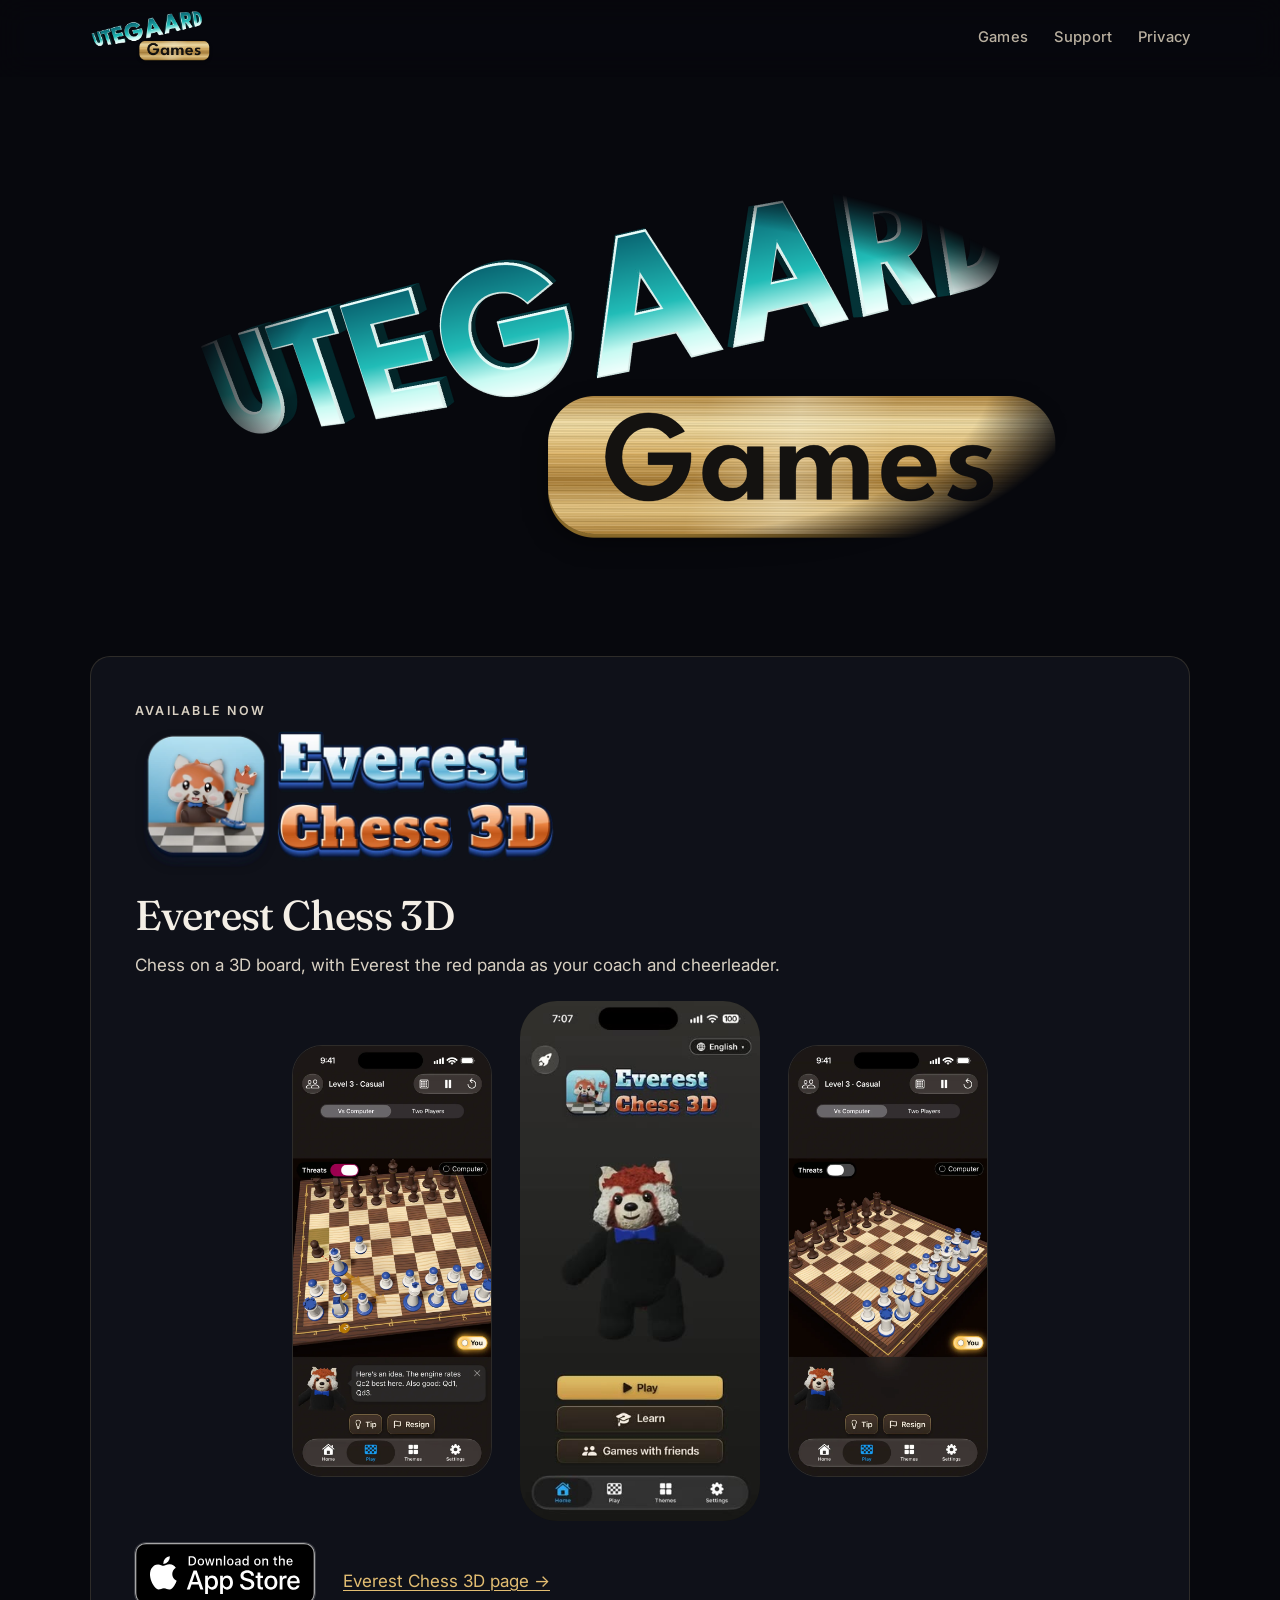
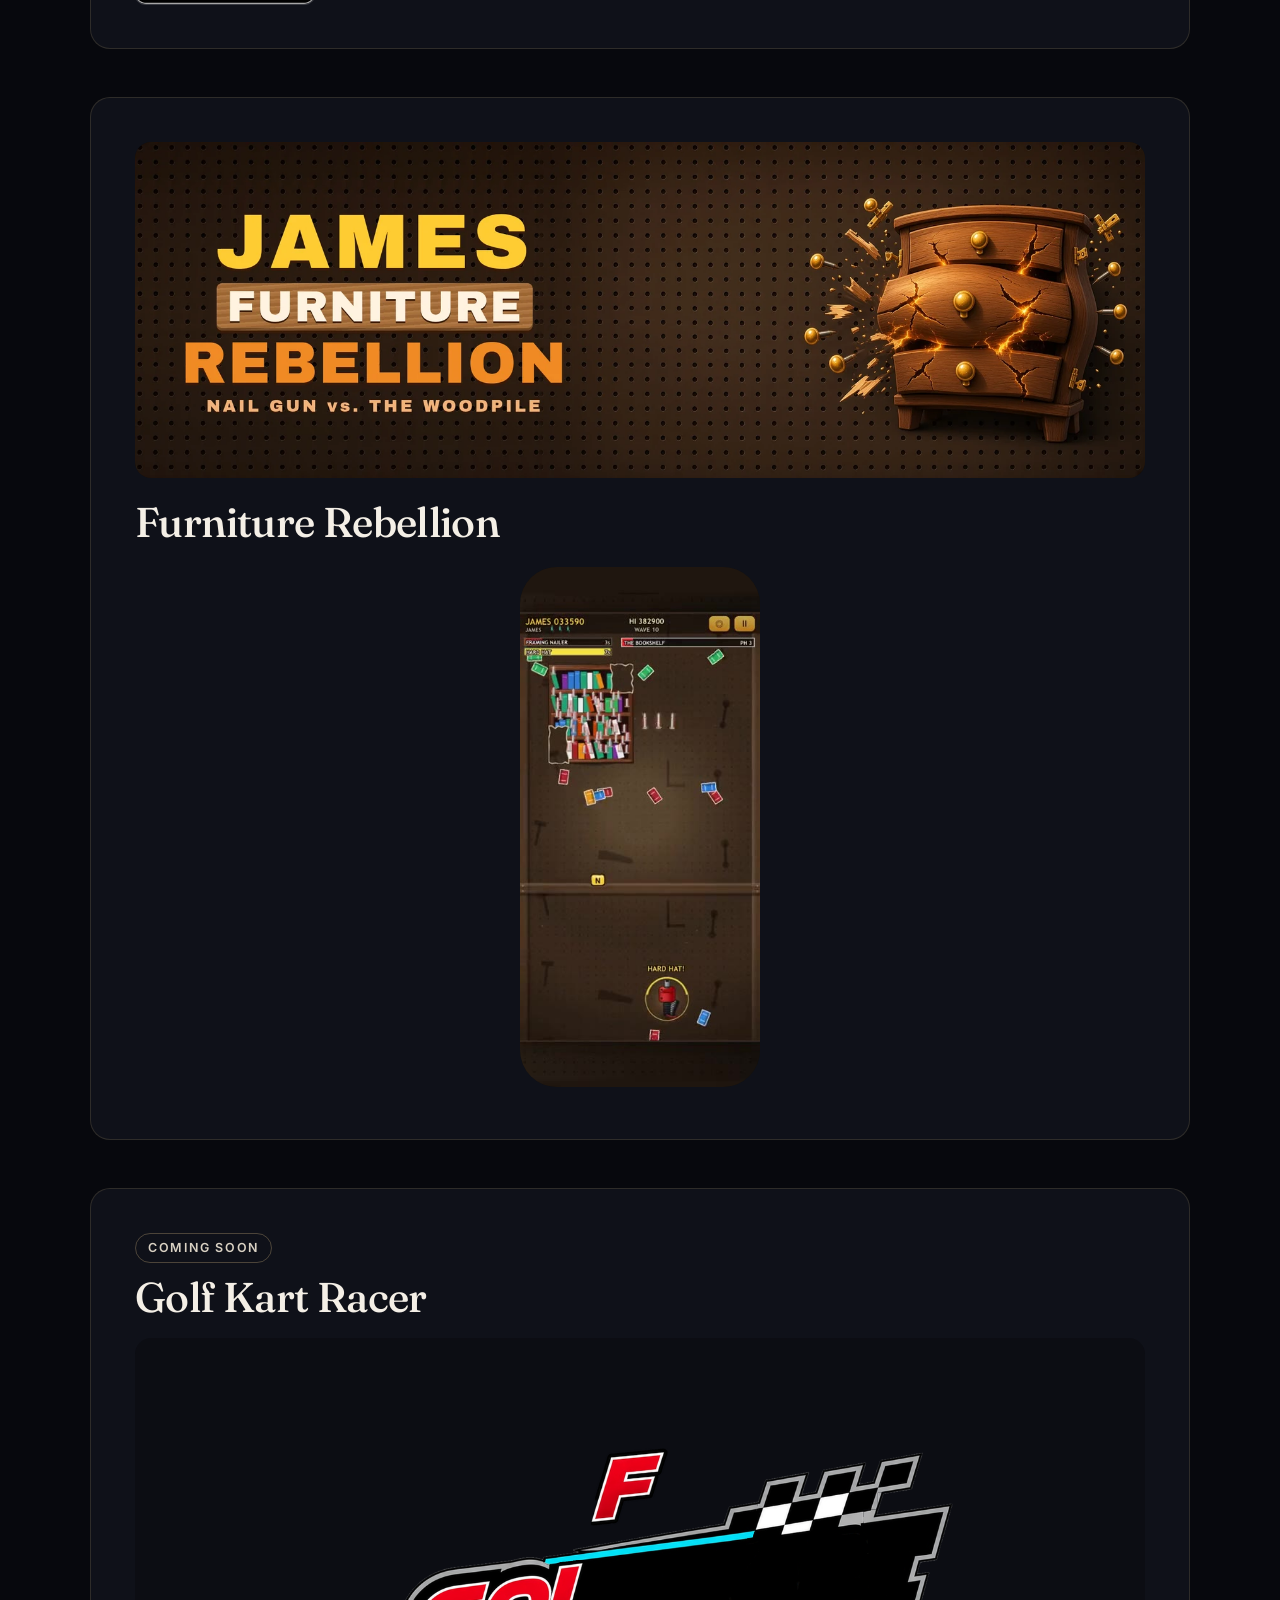
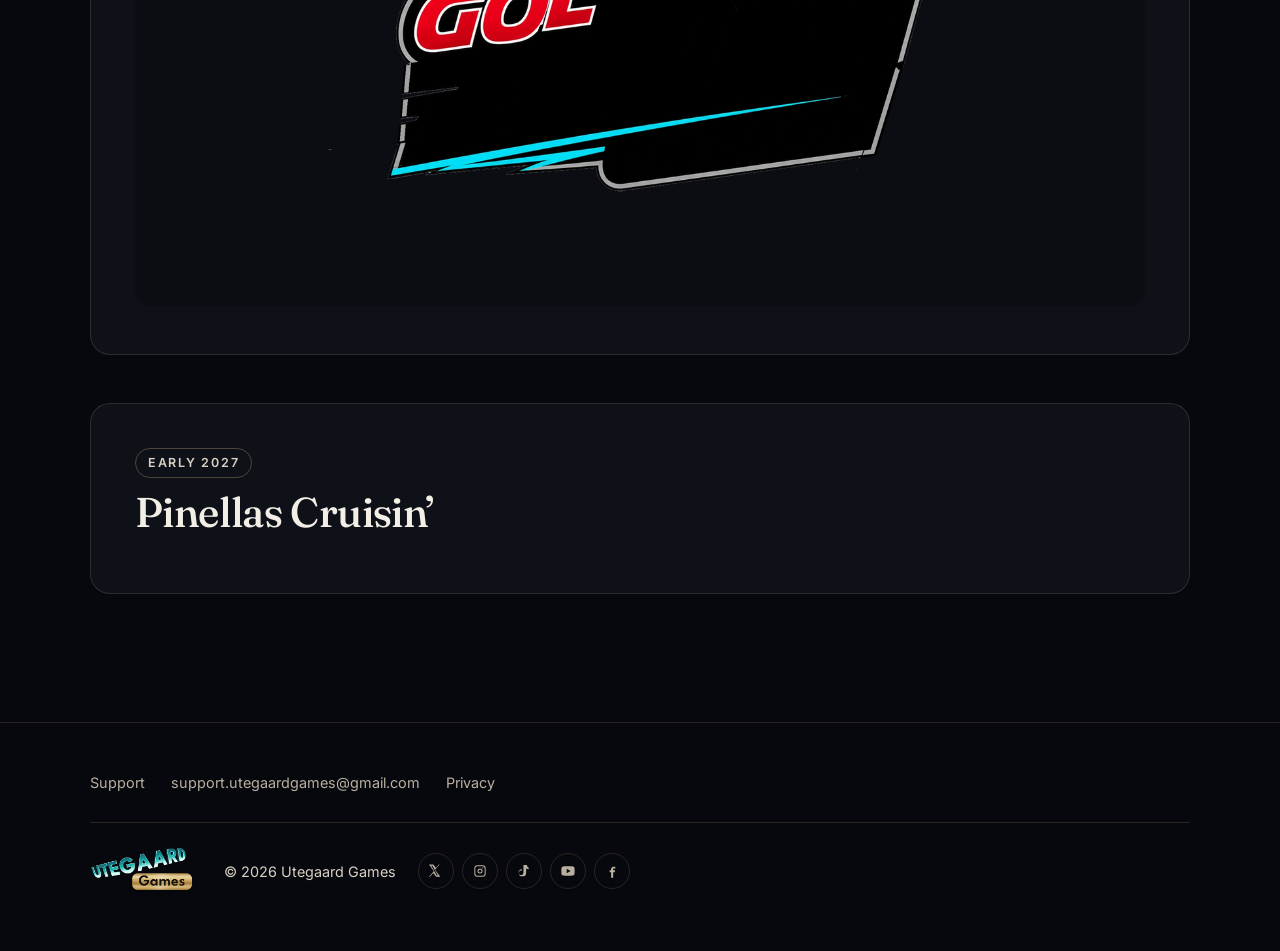
==== index.html @ 1165a012 "Merge staging/home-layout-footer" ====
<!doctype html>
<html lang="en">
<head>
<meta charset="utf-8">
<meta name="viewport" content="width=device-width, initial-scale=1, viewport-fit=cover">
<title>Utegaard Games</title>
<meta name="description" content="Games from Utegaard Games, including Everest Chess 3D for iPhone and iPad.">
<meta name="theme-color" content="#07080d">
<meta property="og:type" content="website">
<meta property="og:site_name" content="Utegaard Games">
<meta property="og:title" content="Utegaard Games">
<meta property="og:description" content="Games from Utegaard Games, including Everest Chess 3D for iPhone and iPad.">
<meta property="og:image" content="assets/images/og-image.jpg">
<meta property="og:image:width" content="1200">
<meta property="og:image:height" content="630">
<meta property="og:image:alt" content="Utegaard Games">
<meta name="twitter:card" content="summary_large_image">
<meta name="twitter:title" content="Utegaard Games">
<meta name="twitter:description" content="Games from Utegaard Games, including Everest Chess 3D for iPhone and iPad.">
<meta name="twitter:image" content="assets/images/og-image.jpg">
<link rel="icon" href="assets/icons/utegaard-favicon.ico" sizes="any">
<link rel="icon" type="image/png" sizes="32x32" href="assets/icons/utegaard-favicon-32.png">
<link rel="icon" type="image/png" sizes="192x192" href="assets/icons/utegaard-icon-192.png">
<link rel="apple-touch-icon" href="assets/icons/utegaard-apple-touch-icon.png">
<link rel="preload" href="assets/fonts/fraunces-var.woff2" as="font" type="font/woff2" crossorigin>
<link rel="preload" href="assets/fonts/inter-var.woff2" as="font" type="font/woff2" crossorigin>
<link rel="stylesheet" href="css/styles.css">
<script>document.documentElement.classList.add("js")</script>
</head>
<body>
<a class="skip" href="#main">Skip to content</a>

<header class="site-header" id="top">
  <div class="wrap header-inner">
    <a class="brand brand--logo" href="index.html">
      <picture>
        <source srcset="assets/logos/utegaard-games-logo-header.webp" type="image/webp">
        <img src="assets/logos/utegaard-games-logo-header.png" width="400" height="181" alt="Utegaard Games">
      </picture>
    </a>
    <nav class="nav" aria-label="Primary">
      <a href="#games">Games</a>
      <a href="support.html">Support</a>
      <a href="privacy.html">Privacy</a>
    </nav>
  </div>
</header>

<main id="main">

  <section class="studio-hero" aria-label="Utegaard Games">
    <div class="wrap">
      <video class="studio-hero-logo" src="assets/animations/utegaard_intro_D.mp4" autoplay muted playsinline preload="auto" poster="assets/logos/utegaard-games-logo.png" aria-label="Utegaard Games">
        <picture class="studio-hero-logo">
          <source srcset="assets/logos/utegaard-games-logo.webp" type="image/webp">
          <img src="assets/logos/utegaard-games-logo.png" width="1800" height="814" alt="Utegaard Games">
        </picture>
      </video>
    </div>
  </section>

  <section class="games" id="games" aria-label="Games">
    <div class="wrap">

      <article class="game game--everest reveal" id="everest-chess-3d" aria-labelledby="everest-title">
        <p class="kicker game-kicker">Available now</p>
        <div class="game-logo">
          <picture>
            <source srcset="assets/logos/everest-chess-3d-logo.webp" type="image/webp">
            <img src="assets/logos/everest-chess-3d-logo.png" width="864" height="300" alt="Everest Chess 3D">
          </picture>
        </div>
        <h2 id="everest-title">Everest Chess 3D</h2>
        <p>Chess on a 3D board, with Everest the red panda as your coach and cheerleader.</p>
        <div class="game-media">
          <picture class="game-shot">
            <source srcset="assets/images/screens/iphone-01-tip-3d-board.webp" type="image/webp">
            <img src="assets/images/screens/iphone-01-tip-3d-board.jpg" width="720" height="1564" alt="Everest Chess 3D: a 3D chess board with a coaching tip from Everest" loading="lazy">
          </picture>
          <video class="game-preview" autoplay muted loop playsinline preload="metadata" poster="assets/animations/everest-app-preview-poster.jpg" width="332" height="720" aria-label="Everest Chess 3D gameplay preview">
            <source src="assets/animations/everest-app-preview.mp4" type="video/mp4">
            <picture>
              <source srcset="assets/images/screens/iphone-02-home.webp" type="image/webp">
              <img src="assets/images/screens/iphone-02-home.jpg" width="720" height="1564" alt="Home screen with Everest the red panda and Play, Learn, and Games with friends buttons" loading="lazy">
            </picture>
          </video>
          <picture class="game-shot">
            <source srcset="assets/images/screens/iphone-06-wood-board.webp" type="image/webp">
            <img src="assets/images/screens/iphone-06-wood-board.jpg" width="720" height="1564" alt="Everest Chess 3D: the wooden board theme" loading="lazy">
          </picture>
        </div>
        <div class="game-cta">
          <a class="badge-link" href="https://apps.apple.com/us/app/everest-chess-3d/id6826328092" rel="noopener">
            <img src="assets/images/app-store-badge-black-us.svg" width="180" height="60" alt="Download on the App Store">
          </a>
          <p class="game-more"><a href="everest-chess-3d.html">Everest Chess 3D page&nbsp;&rarr;</a></p>
        </div>
      </article>

      <article class="game game--furniture reveal" id="furniture-rebellion" aria-labelledby="furniture-title">
        <div class="game-art">
          <picture>
            <source srcset="assets/images/furniture-rebellion-header.webp" type="image/webp">
            <img src="assets/images/furniture-rebellion-header.jpg" width="1600" height="533" alt="Furniture Rebellion: a cracked wooden dresser bursting apart, with the words James Furniture Rebellion, nail gun vs. the woodpile" loading="lazy">
          </picture>
        </div>
        <h2 id="furniture-title">Furniture Rebellion</h2>
        <div class="game-media">
          <!-- JFR logo goes here, beside the video, once a logo file exists in assets/logos/ (none in the repo as of Nov 13, 2026). -->
          <video class="game-preview" autoplay muted loop playsinline preload="metadata" poster="assets/animations/jfr-app-preview-poster.jpg" width="332" height="720" aria-label="James Furniture Rebellion gameplay preview">
            <source src="assets/animations/jfr-app-preview.mp4" type="video/mp4">
          </video>
        </div>
        <!-- TODO: add the Furniture Rebellion store or play link here once it ships -->
      </article>

      <article class="game game--bluffs game--text reveal" id="golf-kart-racer" aria-labelledby="golf-title">
        <p class="game-status">Coming soon</p>
        <h2 id="golf-title">Golf Kart Racer</h2>
        <div class="gkart-intro-frame">
          <canvas class="gkart-intro" id="gkartIntro" role="img" aria-label="Golf Kart Racing animated logo"></canvas>
        </div>
        <!-- The Bluffs logo layer ships inside assets/animations/gkart-intro/ (copied from golf-kart-racer t3-finish public/gkart-intro). -->
      </article>

      <article class="game game--pinellas game--text reveal" id="pinellas-cruisin" aria-labelledby="pinellas-title">
        <p class="game-status">Early 2027</p>
        <h2 id="pinellas-title">Pinellas Cruisin&rsquo;</h2>
      </article>

    </div>
  </section>

</main>

<footer class="site-footer">
  <div class="wrap footer-inner">
    <nav class="footer-nav" aria-label="Footer">
      <a href="support.html">Support</a>
      <a href="mailto:support.utegaardgames@gmail.com">support.utegaardgames@gmail.com</a>
      <a href="privacy.html">Privacy</a>
    </nav>
    <div class="footer-legal">
      <a class="footer-logo" href="index.html">
      <picture>
        <source srcset="assets/logos/utegaard-games-logo-header.webp" type="image/webp">
        <img src="assets/logos/utegaard-games-logo-header.png" width="400" height="181" alt="Utegaard Games">
      </picture>
      </a>
      <div class="footer-legal-text">
        <p class="legal-line">&copy; 2026 Utegaard Games</p>
        <nav class="social" aria-label="Utegaard Games on social media">
          <!-- TODO: replace href="#" with the official Utegaard Games X URL once the brand page exists. Do not use a personal handle. -->
          <a href="#" aria-label="Utegaard Games on X"><svg viewBox="0 0 24 24" aria-hidden="true"><path fill="currentColor" d="M14.23 2.25h3.09l-6.76 7.72 7.95 10.78h-6.23l-4.41-5.82-5.05 5.82H1.5l7.22-8.27-7.22-10.23h6.39l3.98 5.26 4.36-5.26zm-1.09 16.36h1.71L6.62 3.99H4.79l8.35 14.62z"/></svg></a>
          <!-- TODO: replace href="#" with the official Utegaard Games Instagram URL once the brand page exists. Do not use a personal handle. -->
          <a href="#" aria-label="Utegaard Games on Instagram"><svg viewBox="0 0 24 24" aria-hidden="true"><path fill="currentColor" d="M8 3.5h8A4.5 4.5 0 0 1 20.5 8v8A4.5 4.5 0 0 1 16 20.5H8A4.5 4.5 0 0 1 3.5 16V8A4.5 4.5 0 0 1 8 3.5zm0 1.5A3 3 0 0 0 5 8v8a3 3 0 0 0 3 3h8a3 3 0 0 0 3-3V8a3 3 0 0 0-3-3H8zm8.25 1.35a.9.9 0 1 1 0 1.8.9.9 0 0 1 0-1.8zM12 8.25A3.75 3.75 0 1 1 12 15.75 3.75 3.75 0 0 1 12 8.25zm0 1.5a2.25 2.25 0 1 0 0 4.5 2.25 2.25 0 0 0 0-4.5z"/></svg></a>
          <!-- TODO: replace href="#" with the official Utegaard Games TikTok URL once the brand page exists. Do not use a personal handle. -->
          <a href="#" aria-label="Utegaard Games on TikTok"><svg viewBox="0 0 24 24" aria-hidden="true"><path fill="currentColor" d="M14.2 3h2.05c.2 1.74 1.2 3.28 2.85 4.05V9.3a7.1 7.1 0 0 1-3.9-1.16v6.31A5.55 5.55 0 1 1 8.5 9.05v2.18a3.42 3.42 0 1 0 2.68 3.34V3h3.02z"/></svg></a>
          <!-- TODO: replace href="#" with the official Utegaard Games YouTube URL once the brand page exists. Do not use a personal handle. -->
          <a href="#" aria-label="Utegaard Games on YouTube"><svg viewBox="0 0 24 24" aria-hidden="true"><path fill="currentColor" d="M21.6 7.2a2.7 2.7 0 0 0-1.9-1.9C18.1 5 12 5 12 5s-6.1 0-7.7.3a2.7 2.7 0 0 0-1.9 1.9C2 8.8 2 12 2 12s0 3.2.3 4.8a2.7 2.7 0 0 0 1.9 1.9C5.9 19 12 19 12 19s6.1 0 7.7-.3a2.7 2.7 0 0 0 1.9-1.9C22 15.2 22 12 22 12s0-3.2-.4-4.8zM10 15.5v-7l6 3.5-6 3.5z"/></svg></a>
          <!-- TODO: replace href="#" with the official Utegaard Games Facebook URL once the brand page exists. Do not use a personal handle. -->
          <a href="#" aria-label="Utegaard Games on Facebook"><svg viewBox="0 0 24 24" aria-hidden="true"><path fill="currentColor" d="M14.8 8.25h2.2V5.5h-2.2c-2.5 0-4.3 1.6-4.3 4.2V11H8.5v2.8h2.2V22h3.05v-8.2h2.45l.45-2.8h-2.9V9.85c0-.85.25-1.6 1.05-1.6z"/></svg></a>
        </nav>
      </div>
    </div>
  </div>
</footer>

<script src="js/main.js" defer></script>
<script type="module">
/* Golf Kart Racer tile: the game's own start-screen intro (GKartIntro from golf-kart-racer t3-finish public/gkart-intro).
   Plays once, muted, when the tile scrolls into view, then holds on its final frame. Reduced motion shows the final frame. */
import GKartIntro from "./assets/animations/gkart-intro/player/intro.js";
const cv = document.getElementById("gkartIntro");
if (cv) {
  const intro = new GKartIntro({ canvas: cv, basePath: "assets/animations/gkart-intro/", idleLoop: false });
  intro.load().then(() => {
    if (window.matchMedia("(prefers-reduced-motion: reduce)").matches) { intro.seek(intro.duration); return; }
    const io = new IntersectionObserver((es) => { if (es.some((e) => e.isIntersecting)) { io.disconnect(); intro.play(); } }, { threshold: 0.4 });
    io.observe(cv);
  }).catch(() => { cv.closest(".gkart-intro-frame").hidden = true; });
}
</script>
</body>
</html>
---- css/styles.css ----
/* Utegaard Games marketing site */
@font-face{font-family:"Fraunces";src:url("../assets/fonts/fraunces-var.woff2") format("woff2");font-weight:300 700;font-style:normal;font-display:swap}
@font-face{font-family:"Fraunces";src:url("../assets/fonts/fraunces-italic-var.woff2") format("woff2");font-weight:300 700;font-style:italic;font-display:swap}
@font-face{font-family:"Inter";src:url("../assets/fonts/inter-var.woff2") format("woff2");font-weight:100 900;font-style:normal;font-display:swap}

:root{
  --bg:#07080d;
  --bg-2:#0c0d13;
  --surface:#0f1119;
  --surface-2:#131620;
  --line:rgba(232,201,140,.14);
  --line-strong:rgba(232,201,140,.28);
  --text:#f4efe6;
  --muted:#b9b0a0;
  --gold:#e2bd72;
  --gold-2:#c99a4a;
  --gold-soft:rgba(226,189,114,.12);
  --radius:20px;
  --wrap:1180px;
  --serif:"Fraunces",ui-serif,Georgia,"Times New Roman",serif;
  --sans:"Inter",-apple-system,BlinkMacSystemFont,"Segoe UI",Roboto,Helvetica,Arial,sans-serif;
  color-scheme:dark;
}
*,*::before,*::after{box-sizing:border-box}
html{scroll-behavior:smooth;-webkit-text-size-adjust:100%}
body{margin:0;background:var(--bg);color:var(--text);font-family:var(--sans);font-size:17px;line-height:1.6;-webkit-font-smoothing:antialiased;text-rendering:optimizeLegibility;overflow-x:hidden}
img{display:block;max-width:100%;height:auto}
a{color:var(--gold);text-decoration-thickness:1px;text-underline-offset:3px}
a:hover{color:#f1d08f}
:focus-visible{outline:2px solid var(--gold);outline-offset:3px;border-radius:6px}
h1,h2,h3{font-family:var(--serif);font-weight:500;line-height:1.08;letter-spacing:-.015em;margin:0}
p{margin:0 0 1em}
.wrap{max-width:var(--wrap);margin:0 auto;padding:0 clamp(20px,4vw,40px)}
.muted{color:var(--muted)}
.skip{position:absolute;left:-999px;top:12px;z-index:100;background:var(--gold);color:#111;padding:8px 14px;border-radius:8px;font-weight:600}
.skip:focus{left:12px}

/* iOS-style icon clipping */
.app-icon{border-radius:22.37%;box-shadow:0 0 0 1px rgba(255,255,255,.08) inset;object-fit:cover;background:#7fb8dc}
.app-icon--xs{width:36px;height:36px;border-radius:9px}
.app-icon--lg{width:104px;height:104px;box-shadow:0 18px 40px -12px rgba(0,0,0,.7),0 0 0 1px rgba(255,255,255,.06)}
.app-icon--xl{width:140px;height:140px;box-shadow:0 30px 60px -20px rgba(0,0,0,.8),0 0 0 1px rgba(255,255,255,.06)}

/* Header */
.site-header{position:sticky;top:0;z-index:50;background:rgba(7,8,13,.72);backdrop-filter:saturate(140%) blur(14px);-webkit-backdrop-filter:saturate(140%) blur(14px);border-bottom:1px solid transparent;transition:border-color .3s,background .3s}
.site-header.scrolled{border-bottom-color:var(--line);background:rgba(7,8,13,.9)}
.header-inner{display:flex;align-items:center;gap:28px;height:68px}
.brand{display:flex;align-items:center;gap:12px;color:var(--text);text-decoration:none;font-family:var(--serif);font-size:1.12rem;font-weight:500;letter-spacing:-.01em}
.brand:hover{color:var(--text)}
.nav{display:flex;gap:26px;margin-left:auto}
.nav a{color:var(--muted);text-decoration:none;font-size:.92rem;font-weight:500;letter-spacing:.01em}
.nav a:hover{color:var(--text)}
.header-cta{display:inline-flex;align-items:center;height:38px;padding:0 16px;border-radius:999px;border:1px solid var(--line-strong);color:var(--gold);text-decoration:none;font-size:.88rem;font-weight:600;white-space:nowrap;transition:background .2s,border-color .2s}
.header-cta:hover{background:var(--gold-soft);border-color:var(--gold);color:#f1d08f}

/* Hero */
.hero{position:relative;overflow:hidden;padding:clamp(48px,8vw,104px) 0 clamp(64px,8vw,120px);isolation:isolate}
.hero::before{content:"";position:absolute;inset:-20% -10% auto;height:120%;z-index:-2;background:radial-gradient(60% 55% at 72% 38%,rgba(226,189,114,.16),transparent 70%),radial-gradient(45% 50% at 12% 10%,rgba(127,184,220,.08),transparent 70%)}
.hero-board{position:absolute;right:-6%;top:6%;width:min(760px,70vw);aspect-ratio:1;z-index:-1;opacity:.5;
  background-image:conic-gradient(rgba(226,189,114,.07) 25%,transparent 0 50%,rgba(226,189,114,.07) 0 75%,transparent 0);background-size:25% 25%;
  transform:perspective(900px) rotateX(58deg) rotateZ(-30deg);
  -webkit-mask-image:radial-gradient(closest-side,#000 30%,transparent);mask-image:radial-gradient(closest-side,#000 30%,transparent)}
.hero-grid{display:grid;grid-template-columns:1.05fr .95fr;gap:clamp(32px,5vw,72px);align-items:center}
.hero-id{display:flex;align-items:center;gap:18px;margin-bottom:28px}
.eyebrow,.kicker{font-size:.78rem;font-weight:600;letter-spacing:.18em;text-transform:uppercase;color:var(--gold);margin:0}
.hero h1{font-size:clamp(3rem,7.4vw,5.6rem);font-weight:500;letter-spacing:-.03em;font-variation-settings:"opsz" 144}
.tagline{font-family:var(--serif);font-style:italic;font-weight:400;font-size:clamp(1.3rem,2.4vw,1.75rem);color:var(--gold);margin:.5em 0 .9em;letter-spacing:-.005em}
.lede{font-size:clamp(1.05rem,1.5vw,1.2rem);color:#d9d1c3;max-width:31em;margin-bottom:2em}
.cta-row{display:flex;flex-wrap:wrap;align-items:center;gap:20px 28px}
.badge-link{display:inline-block;border-radius:12px;transition:transform .2s ease,filter .2s ease}
.badge-link img{width:180px;height:auto}
.badge-link:hover{transform:translateY(-2px);filter:brightness(1.15)}
.badge-link img{box-shadow:0 0 0 1px rgba(255,255,255,.18);border-radius:11px}
.price{display:flex;flex-direction:column;line-height:1.25}
.price-amount{font-family:var(--serif);font-size:1.9rem;font-weight:500;color:var(--text)}
.price-note{font-size:.86rem;color:var(--muted)}
.hero-rating{margin:26px 0 0;font-size:.92rem;color:#d9d1c3}
.stars{color:var(--gold);letter-spacing:.12em;margin-right:6px}

/* Phone frame */
.phone{position:relative;margin:0;padding:9px;border-radius:52px;background:linear-gradient(155deg,#3a352e,#16140f 40%,#2a2620);box-shadow:0 0 0 1px rgba(226,189,114,.22),0 40px 80px -30px rgba(0,0,0,.9),0 0 0 9px rgba(0,0,0,0) inset}
.phone img{border-radius:43px;width:100%;aspect-ratio:720/1564;object-fit:cover;background:#111}
.hero-visual{position:relative;height:clamp(520px,52vw,660px)}
.hero-visual .phone{position:absolute;width:clamp(220px,22vw,290px)}
.phone--front{right:4%;top:0;z-index:2;animation:float 9s ease-in-out infinite}
.phone--back{left:2%;top:11%;transform:rotate(-6deg);opacity:.92;filter:saturate(.9) brightness(.85)}
@keyframes float{0%,100%{transform:translateY(0)}50%{transform:translateY(-10px)}}

/* Sections */
.section{padding:clamp(72px,10vw,128px) 0}
.section-head{margin-bottom:clamp(36px,5vw,56px);position:relative}
.section-head h2,.about h2,.support h2{font-size:clamp(2.1rem,4.4vw,3.3rem);margin-top:14px}
.about{background:linear-gradient(180deg,var(--bg),var(--bg-2));border-top:1px solid var(--line)}
.about-grid{display:grid;grid-template-columns:.9fr 1.1fr;gap:clamp(32px,6vw,80px);align-items:center}
.about-logo{padding:clamp(20px,3vw,36px);border-radius:28px;background:radial-gradient(80% 80% at 50% 40%,rgba(127,184,220,.14),transparent 70%)}
.about-copy p{color:#d9d1c3;font-size:1.08rem}
.about-copy h2{margin-bottom:22px}
.about-buy{margin-top:1.4em}
.about-buy strong{color:var(--text)}
.stats{display:grid;grid-template-columns:repeat(4,1fr);margin:clamp(56px,7vw,88px) 0 0;border-top:1px solid var(--line);border-bottom:1px solid var(--line)}
.stats div{padding:28px 12px;text-align:center;border-left:1px solid var(--line)}
.stats div:first-child{border-left:0}
.stats dt{font-family:var(--serif);font-size:clamp(2rem,4vw,2.9rem);color:var(--gold);line-height:1;font-weight:400}
.stats dd{margin:10px 0 0;font-size:.82rem;letter-spacing:.14em;text-transform:uppercase;color:var(--muted)}

/* Gallery */
.shots{background:var(--bg-2)}
.shots .section-head{display:block}
.gallery-controls{position:absolute;right:0;bottom:6px;display:flex;gap:10px}
.gbtn{width:46px;height:46px;border-radius:50%;border:1px solid var(--line-strong);background:transparent;color:var(--gold);font-size:1.1rem;cursor:pointer;transition:background .2s,border-color .2s}
.gbtn:hover{background:var(--gold-soft);border-color:var(--gold)}
.gallery{overflow-x:auto;scroll-snap-type:x mandatory;scrollbar-width:none;-webkit-overflow-scrolling:touch;padding:10px 0 26px}
.gallery::-webkit-scrollbar{display:none}
.gallery-track{list-style:none;margin:0;display:flex;gap:clamp(18px,2.4vw,32px);padding:0 max(clamp(20px,4vw,40px),calc((100vw - var(--wrap))/2 + clamp(20px,4vw,40px)))}
.gallery-track li{flex:0 0 clamp(210px,21vw,262px);scroll-snap-align:center}
.gallery-track figcaption{margin-top:18px;font-size:.92rem;color:var(--muted);text-align:center;line-height:1.4;padding:0 6px}
.gallery-track .phone{border-radius:44px;padding:8px}
.gallery-track .phone img{border-radius:36px}

/* Features */
.feature-grid{list-style:none;margin:0;padding:0;display:grid;grid-template-columns:repeat(3,1fr);gap:1px;background:var(--line);border:1px solid var(--line);border-radius:var(--radius);overflow:hidden}
.feature{background:var(--bg);padding:clamp(26px,3vw,38px);transition:background .3s}
.feature:hover{background:var(--surface)}
.ficon{width:30px;height:30px;fill:none;stroke:var(--gold);stroke-width:1.4;stroke-linecap:round;stroke-linejoin:round;margin-bottom:20px}
.feature h3{font-size:1.32rem;margin-bottom:10px;font-weight:500}
.feature p{color:var(--muted);margin:0;font-size:.98rem}

/* iPad */
.ipad{background:linear-gradient(180deg,var(--bg),var(--bg-2))}
.ipad-grid{max-width:1000px;margin:0 auto;display:grid;grid-template-columns:repeat(2,1fr);gap:clamp(20px,3vw,36px)}
.tablet{margin:0}
.tablet picture{display:block;padding:10px;border-radius:30px;background:linear-gradient(155deg,#3a352e,#16140f 40%,#2a2620);box-shadow:0 0 0 1px rgba(226,189,114,.2),0 40px 80px -36px rgba(0,0,0,.9)}
.tablet img{border-radius:21px;width:100%}
.tablet--wide{grid-column:1/-1}
.tablet figcaption{margin-top:16px;color:var(--muted);font-size:.92rem;text-align:center}

/* Reviews */
.reviews{border-top:1px solid var(--line)}
.rating-line{margin:18px 0 0;color:#d9d1c3}
.rating-line strong{color:var(--text);font-weight:600}
.review-grid{display:grid;grid-template-columns:repeat(2,1fr);gap:clamp(20px,3vw,32px)}
.review{margin:0;padding:clamp(28px,4vw,44px);border-radius:var(--radius);background:linear-gradient(160deg,var(--surface-2),var(--surface));border:1px solid var(--line);display:flex;flex-direction:column}
.review blockquote{margin:18px 0 26px;flex:1}
.review blockquote p{font-family:var(--serif);font-size:clamp(1.35rem,2.2vw,1.7rem);line-height:1.35;font-weight:400;margin:0;letter-spacing:-.01em}
.review figcaption{font-size:.92rem;color:var(--muted);font-weight:500}
.review figcaption::before{content:"";display:inline-block;width:22px;height:1px;background:var(--gold);vertical-align:middle;margin-right:12px}

/* Download */
.download{padding-top:0}
.download-card{position:relative;overflow:hidden;text-align:center;padding:clamp(56px,8vw,96px) clamp(24px,5vw,64px);border-radius:32px;border:1px solid var(--line-strong);background:radial-gradient(70% 90% at 50% 0%,rgba(226,189,114,.16),transparent 65%),var(--surface)}
.download-card .app-icon{margin:0 auto 32px}
.download-card h2{font-size:clamp(2.6rem,6vw,4.4rem);letter-spacing:-.03em}
.download-sub{color:#d9d1c3;font-size:1.12rem;margin:16px auto 32px;max-width:30em}
.badge-link--lg img{width:210px}
.reqs{list-style:none;padding:0;margin:34px 0 0;display:flex;flex-wrap:wrap;justify-content:center;gap:10px}
.reqs li{font-size:.86rem;color:var(--muted);padding:7px 14px;border:1px solid var(--line);border-radius:999px}

/* Support */
.support{background:var(--bg-2);border-top:1px solid var(--line)}
.support-grid{display:grid;grid-template-columns:1fr 1fr;gap:clamp(28px,5vw,64px);align-items:center}
.support p{color:#d9d1c3}
.support h2{margin-bottom:18px}
.support-card{padding:clamp(28px,4vw,40px);border-radius:var(--radius);border:1px solid var(--line);background:var(--surface)}
.support-label{font-size:.78rem;letter-spacing:.16em;text-transform:uppercase;color:var(--muted);margin-bottom:10px}
.support-email{font-family:var(--serif);font-size:clamp(1rem,4.4vw,1.5rem);overflow-wrap:anywhere;text-decoration:none}
.support-email:hover{text-decoration:underline}
.support-links{margin:22px 0 0;display:flex;gap:12px;font-size:.95rem}
.support-links span{color:var(--muted)}

/* Footer */
.site-footer{border-top:1px solid var(--line);padding:48px 0 56px;background:var(--bg)}
.footer-inner{display:grid;grid-template-columns:auto 1fr;gap:20px 40px;align-items:center}
.footer-brand{display:flex;gap:14px;align-items:center}
.footer-brand p{margin:0;font-size:.9rem}
.footer-title{font-family:var(--serif);font-size:1.05rem!important;color:var(--text)}
.footer-nav{display:flex;flex-wrap:wrap;justify-content:flex-end;gap:10px 26px}
.footer-nav a{color:var(--muted);text-decoration:none;font-size:.9rem}
.footer-nav a:hover{color:var(--gold)}
.legal{grid-column:1/-1;margin:14px 0 0;padding-top:24px;border-top:1px solid var(--line);font-size:.9rem;color:#d9d1c3}
.legal--small{margin:0;padding:0;border:0;font-size:.76rem;color:#8f8778;max-width:60em}

/* Reveal motion */
.js .reveal{opacity:0;transform:translateY(18px);transition:opacity .8s cubic-bezier(.2,.7,.2,1),transform .8s cubic-bezier(.2,.7,.2,1)}
.js .reveal.in{opacity:1;transform:none}

/* Responsive */
@media (max-width:980px){
  .nav{display:none}
  .header-cta{margin-left:auto}
  .hero-grid{grid-template-columns:1fr}
  .hero-copy{text-align:left}
  .hero-visual{height:clamp(480px,110vw,620px);max-width:520px;width:100%;margin:0 auto}
  .hero-visual .phone{width:clamp(200px,46vw,270px)}
  .about-grid{grid-template-columns:1fr}
  .about-logo{max-width:520px}
  .feature-grid{grid-template-columns:repeat(2,1fr)}
  .support-grid{grid-template-columns:1fr}
}
@media (max-width:640px){
  body{font-size:16px}
  .header-inner{height:60px}
  .brand span{font-size:1rem}
  .hero-id{margin-bottom:22px}
  .app-icon--lg{width:84px;height:84px}
  .stats{grid-template-columns:repeat(2,1fr)}
  .stats div:nth-child(3){border-left:0}
  .stats div:nth-child(n+3){border-top:1px solid var(--line)}
  .gallery-controls{display:none}
  .feature-grid{grid-template-columns:1fr}
  .ipad-grid{grid-template-columns:1fr}
  .review-grid{grid-template-columns:1fr}
  .footer-inner{grid-template-columns:1fr}
  .footer-nav{justify-content:flex-start}
  .phone{border-radius:40px;padding:7px}
  .phone img{border-radius:33px}
}
@media (max-width:380px){
  .header-cta{display:none}
}
@media (prefers-reduced-motion:reduce){
  html{scroll-behavior:auto}
  .phone--front{animation:none}
  .js .reveal{opacity:1;transform:none;transition:none}
  .badge-link:hover{transform:none}
}


/* Studio logo in the header */
.header-inner{height:76px}
.brand--logo{display:flex;align-items:center;flex-shrink:0;text-decoration:none}
.brand--logo img{display:block;width:auto;height:56px}
.brand--logo:hover{opacity:.92}

/* Studio homepage */
.studio-hero{padding:clamp(40px,8vw,96px) 0 clamp(20px,4vw,40px);text-align:center}
.studio-hero-logo{display:block;width:min(900px,92vw);margin:0 auto}
.studio-hero-logo img{width:100%;height:auto;margin:0 auto}
.studio-hero video.studio-hero-logo{width:100%;max-width:min(900px,92vw);height:auto;display:block;margin:0 auto;-webkit-mask-image:radial-gradient(ellipse 50% 50% at 50% 50%,#000 78%,transparent 100%);mask-image:radial-gradient(ellipse 50% 50% at 50% 50%,#000 78%,transparent 100%)}

.games{padding:clamp(16px,3vw,36px) 0 clamp(72px,10vw,128px)}
.game{margin:0 0 clamp(28px,4vw,48px);padding:clamp(24px,4vw,44px);border-radius:var(--radius);border:1px solid var(--line);background:var(--surface)}
.game:last-child{margin-bottom:0}
.game-kicker{margin:0 0 8px}
.game h2{font-size:clamp(1.8rem,3.6vw,2.6rem);margin:0 0 14px}
.game-art{border-radius:16px;overflow:hidden;margin:0 0 22px;background:#0c0d13}
.game-art img{width:100%;height:auto;display:block}
.game-logo{max-width:min(420px,100%);margin:0 0 18px}
.game-logo img{width:100%;height:auto;display:block}
.game p{color:#d9d1c3;max-width:40em}
.game-status{display:inline-block;margin:0 0 12px;padding:4px 12px;border-radius:999px;border:1px solid var(--line-strong);color:var(--gold);font-size:.78rem;font-weight:600;letter-spacing:.14em;text-transform:uppercase}
.game--everest .game-preview{display:block;width:min(280px,100%);max-width:332px;height:auto;margin:22px auto 8px;border-radius:43px;background:#111;overflow:hidden}
.game--everest .game-preview img{width:100%;height:auto;border-radius:inherit}
.game-cta{margin:22px 0 0;display:flex;flex-wrap:wrap;align-items:center;gap:18px 28px}
.game-more{margin:16px 0 0}
.game--text{min-height:140px}

/* Footer logo + social, next to the copyright */
.footer-legal{grid-column:1/-1;display:flex;flex-wrap:wrap;align-items:center;gap:16px 28px;margin:8px 0 0;padding-top:24px;border-top:1px solid var(--line)}
.footer-logo{display:block;text-decoration:none;flex-shrink:0}
.footer-logo img{display:block;width:auto;height:48px}
.footer-legal-text{display:flex;flex-wrap:wrap;align-items:center;gap:12px 22px}
.legal-line{margin:0;font-size:.9rem;color:#d9d1c3}
.social{display:flex;align-items:center;gap:8px}
.social a{display:inline-flex;align-items:center;justify-content:center;width:36px;height:36px;border-radius:50%;color:var(--muted);border:1px solid var(--line);text-decoration:none;transition:color .2s,border-color .2s,background .2s}
.social a:hover{color:var(--gold);border-color:var(--gold);background:var(--gold-soft)}
.social svg{width:16px;height:16px;display:block}

@media (max-width:640px){
  .header-inner{height:64px}
  .brand--logo img{height:44px}
  .footer-logo img{height:40px}
  .game--everest .game-preview{width:min(220px,100%);border-radius:33px}
}

/* Game tile media rows (video beside screenshots) */
.game-media{display:flex;justify-content:center;align-items:center;gap:clamp(12px,2.5vw,28px);margin:22px 0 8px;flex-wrap:wrap}
.game-media .game-preview{display:block;width:min(240px,100%);max-width:332px;height:auto;margin:0;border-radius:37px;background:#111;overflow:hidden}
.game-shot{display:block;width:min(200px,28%)}
.game-shot img{display:block;width:100%;height:auto;border-radius:30px;border:1px solid var(--line)}
@media (max-width:640px){
  .game-media .game-preview{width:min(200px,100%);border-radius:30px}
  .game-shot{display:none}
}

/* Golf Kart Racer tile: canvas logo intro */
.gkart-intro-frame{margin:18px 0 4px;border-radius:16px;overflow:hidden;background:#0c0d13;aspect-ratio:16/9}
.gkart-intro{display:block;width:100%;height:100%}
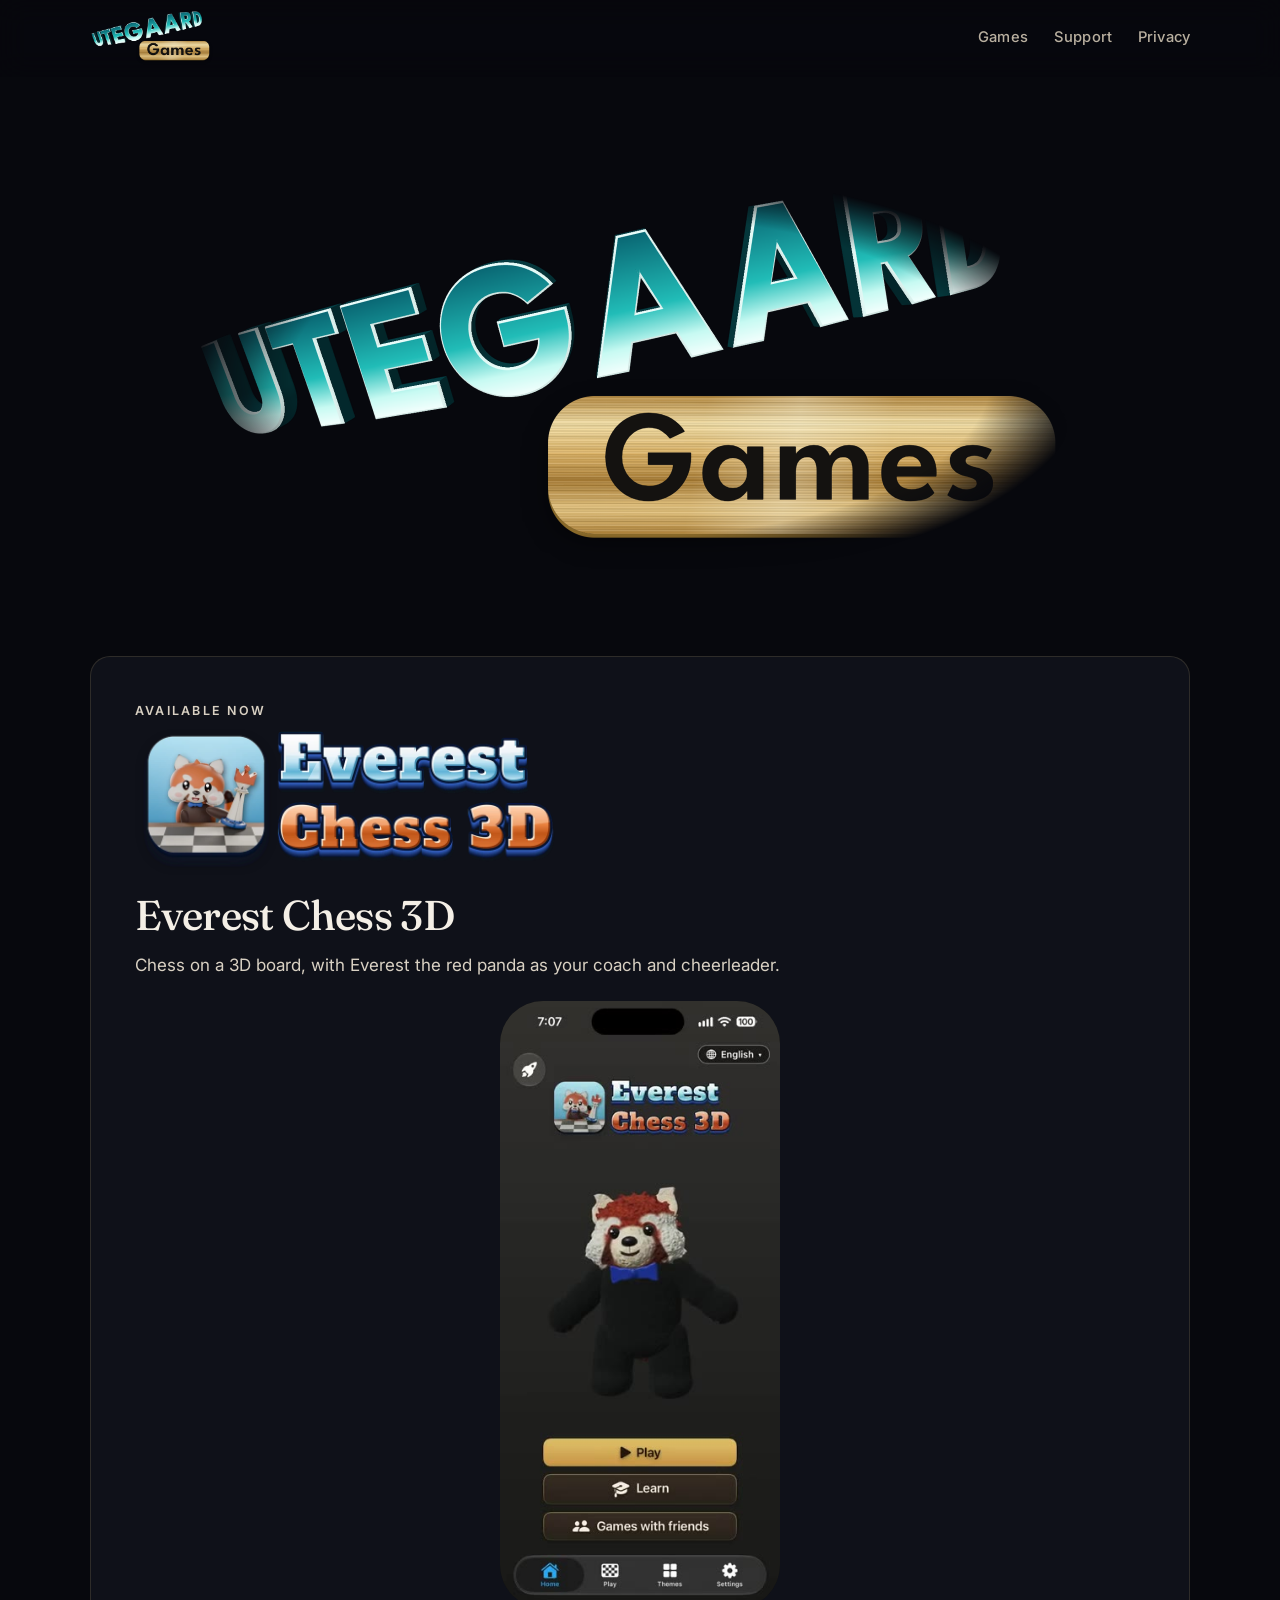
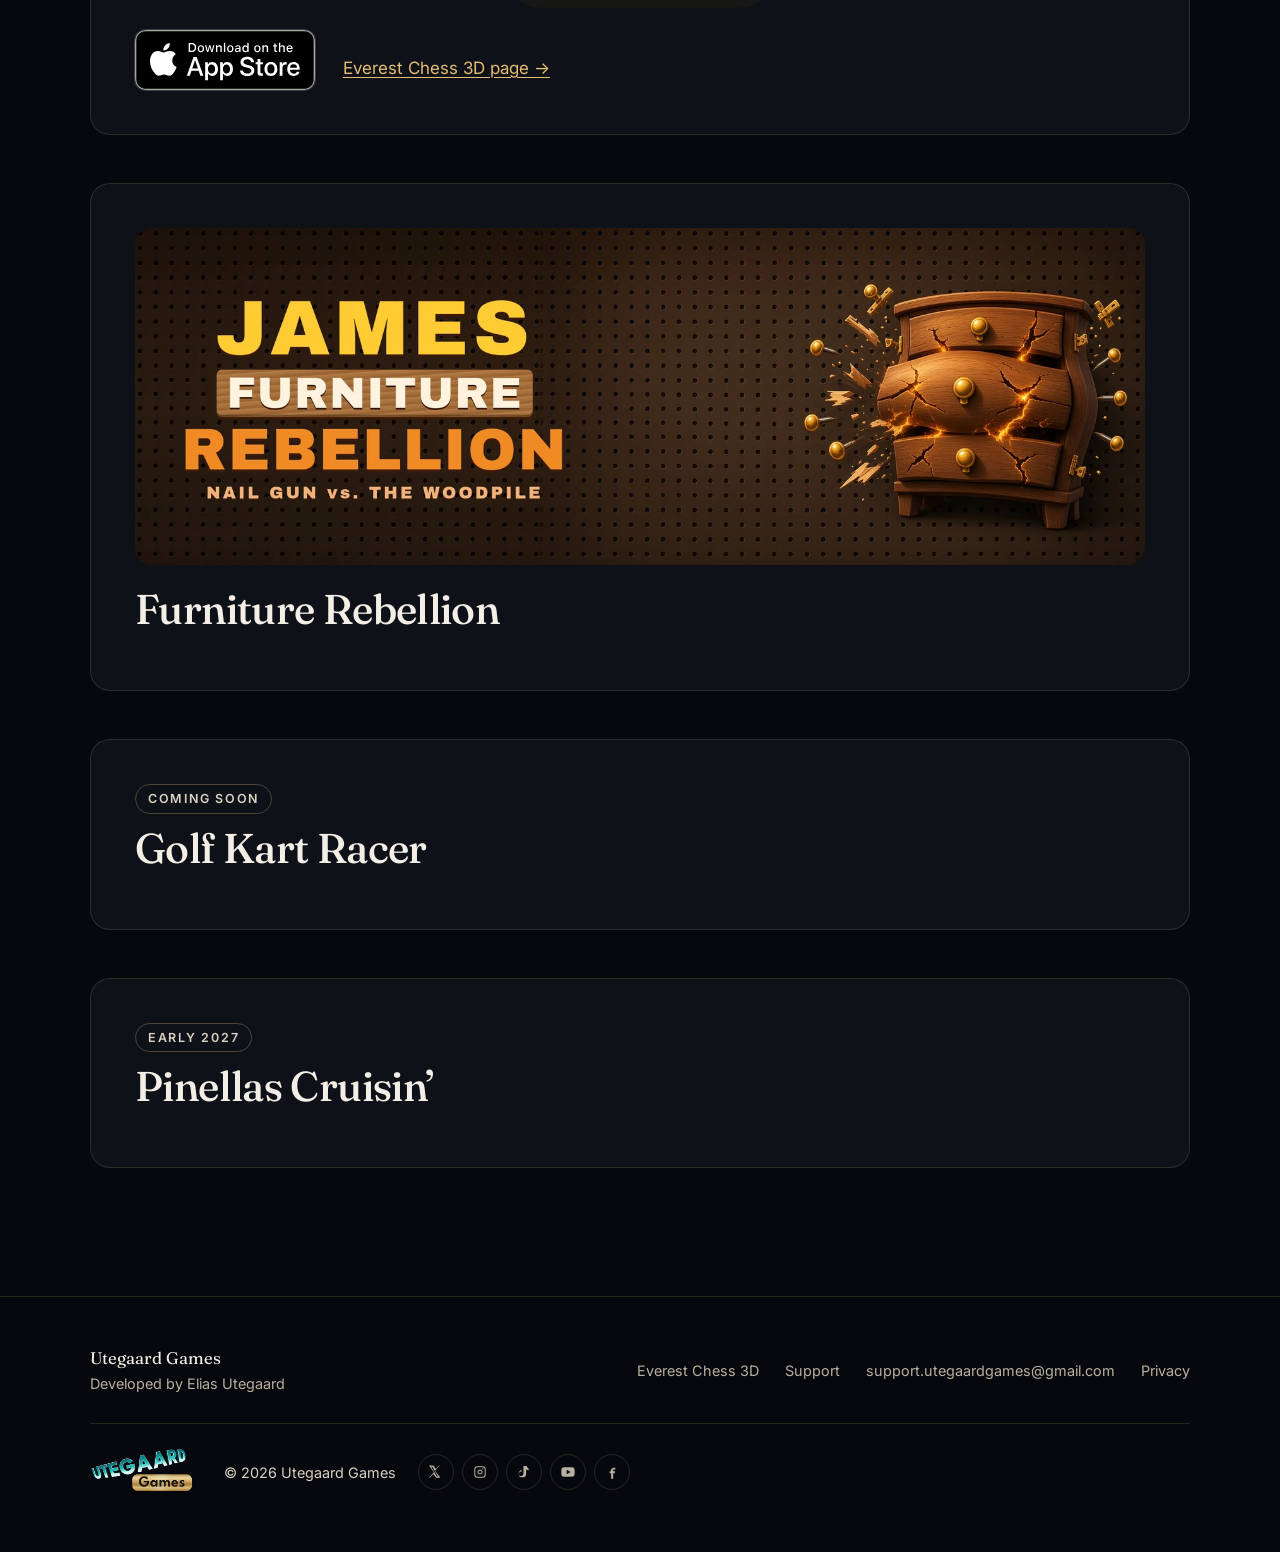
==== commit cf0f19ed: "Merge staging/hero-play-once" ====
--- a/index.html
+++ b/index.html
@@ -72,23 +72,13 @@
         </div>
         <h2 id="everest-title">Everest Chess 3D</h2>
         <p>Chess on a 3D board, with Everest the red panda as your coach and cheerleader.</p>
-        <div class="game-media">
-          <picture class="game-shot">
-            <source srcset="assets/images/screens/iphone-01-tip-3d-board.webp" type="image/webp">
-            <img src="assets/images/screens/iphone-01-tip-3d-board.jpg" width="720" height="1564" alt="Everest Chess 3D: a 3D chess board with a coaching tip from Everest" loading="lazy">
+        <video class="game-preview" autoplay muted loop playsinline preload="metadata" poster="assets/animations/everest-app-preview-poster.jpg" width="332" height="720" aria-label="Everest Chess 3D gameplay preview">
+          <source src="assets/animations/everest-app-preview.mp4" type="video/mp4">
+          <picture>
+            <source srcset="assets/images/screens/iphone-02-home.webp" type="image/webp">
+            <img src="assets/images/screens/iphone-02-home.jpg" width="720" height="1564" alt="Home screen with Everest the red panda and Play, Learn, and Games with friends buttons" loading="lazy">
           </picture>
-          <video class="game-preview" autoplay muted loop playsinline preload="metadata" poster="assets/animations/everest-app-preview-poster.jpg" width="332" height="720" aria-label="Everest Chess 3D gameplay preview">
-            <source src="assets/animations/everest-app-preview.mp4" type="video/mp4">
-            <picture>
-              <source srcset="assets/images/screens/iphone-02-home.webp" type="image/webp">
-              <img src="assets/images/screens/iphone-02-home.jpg" width="720" height="1564" alt="Home screen with Everest the red panda and Play, Learn, and Games with friends buttons" loading="lazy">
-            </picture>
-          </video>
-          <picture class="game-shot">
-            <source srcset="assets/images/screens/iphone-06-wood-board.webp" type="image/webp">
-            <img src="assets/images/screens/iphone-06-wood-board.jpg" width="720" height="1564" alt="Everest Chess 3D: the wooden board theme" loading="lazy">
-          </picture>
-        </div>
+        </video>
         <div class="game-cta">
           <a class="badge-link" href="https://apps.apple.com/us/app/everest-chess-3d/id6826328092" rel="noopener">
             <img src="assets/images/app-store-badge-black-us.svg" width="180" height="60" alt="Download on the App Store">
@@ -105,22 +95,13 @@
           </picture>
         </div>
         <h2 id="furniture-title">Furniture Rebellion</h2>
-        <div class="game-media">
-          <!-- JFR logo goes here, beside the video, once a logo file exists in assets/logos/ (none in the repo as of Nov 13, 2026). -->
-          <video class="game-preview" autoplay muted loop playsinline preload="metadata" poster="assets/animations/jfr-app-preview-poster.jpg" width="332" height="720" aria-label="James Furniture Rebellion gameplay preview">
-            <source src="assets/animations/jfr-app-preview.mp4" type="video/mp4">
-          </video>
-        </div>
         <!-- TODO: add the Furniture Rebellion store or play link here once it ships -->
       </article>
 
       <article class="game game--bluffs game--text reveal" id="golf-kart-racer" aria-labelledby="golf-title">
         <p class="game-status">Coming soon</p>
         <h2 id="golf-title">Golf Kart Racer</h2>
-        <div class="gkart-intro-frame">
-          <canvas class="gkart-intro" id="gkartIntro" role="img" aria-label="Golf Kart Racing animated logo"></canvas>
-        </div>
-        <!-- The Bluffs logo layer ships inside assets/animations/gkart-intro/ (copied from golf-kart-racer t3-finish public/gkart-intro). -->
+        <!-- The Bluffs logo belongs here (assets/logos/the-bluffs/the_bluffs.png) once a valid copy can be saved from eliasu-spec/golf-kart-racer, branch t3-finish, public/gkart-intro/layers_2048/the_bluffs.png. -->
       </article>
 
       <article class="game game--pinellas game--text reveal" id="pinellas-cruisin" aria-labelledby="pinellas-title">
@@ -135,7 +116,14 @@
 
 <footer class="site-footer">
   <div class="wrap footer-inner">
+    <div class="footer-brand">
+      <div>
+        <p class="footer-title">Utegaard Games</p>
+        <p class="muted">Developed by Elias Utegaard</p>
+      </div>
+    </div>
     <nav class="footer-nav" aria-label="Footer">
+      <a href="everest-chess-3d.html">Everest Chess 3D</a>
       <a href="support.html">Support</a>
       <a href="mailto:support.utegaardgames@gmail.com">support.utegaardgames@gmail.com</a>
       <a href="privacy.html">Privacy</a>
@@ -167,19 +155,5 @@
 </footer>
 
 <script src="js/main.js" defer></script>
-<script type="module">
-/* Golf Kart Racer tile: the game's own start-screen intro (GKartIntro from golf-kart-racer t3-finish public/gkart-intro).
-   Plays once, muted, when the tile scrolls into view, then holds on its final frame. Reduced motion shows the final frame. */
-import GKartIntro from "./assets/animations/gkart-intro/player/intro.js";
-const cv = document.getElementById("gkartIntro");
-if (cv) {
-  const intro = new GKartIntro({ canvas: cv, basePath: "assets/animations/gkart-intro/", idleLoop: false });
-  intro.load().then(() => {
-    if (window.matchMedia("(prefers-reduced-motion: reduce)").matches) { intro.seek(intro.duration); return; }
-    const io = new IntersectionObserver((es) => { if (es.some((e) => e.isIntersecting)) { io.disconnect(); intro.play(); } }, { threshold: 0.4 });
-    io.observe(cv);
-  }).catch(() => { cv.closest(".gkart-intro-frame").hidden = true; });
-}
-</script>
 </body>
 </html>
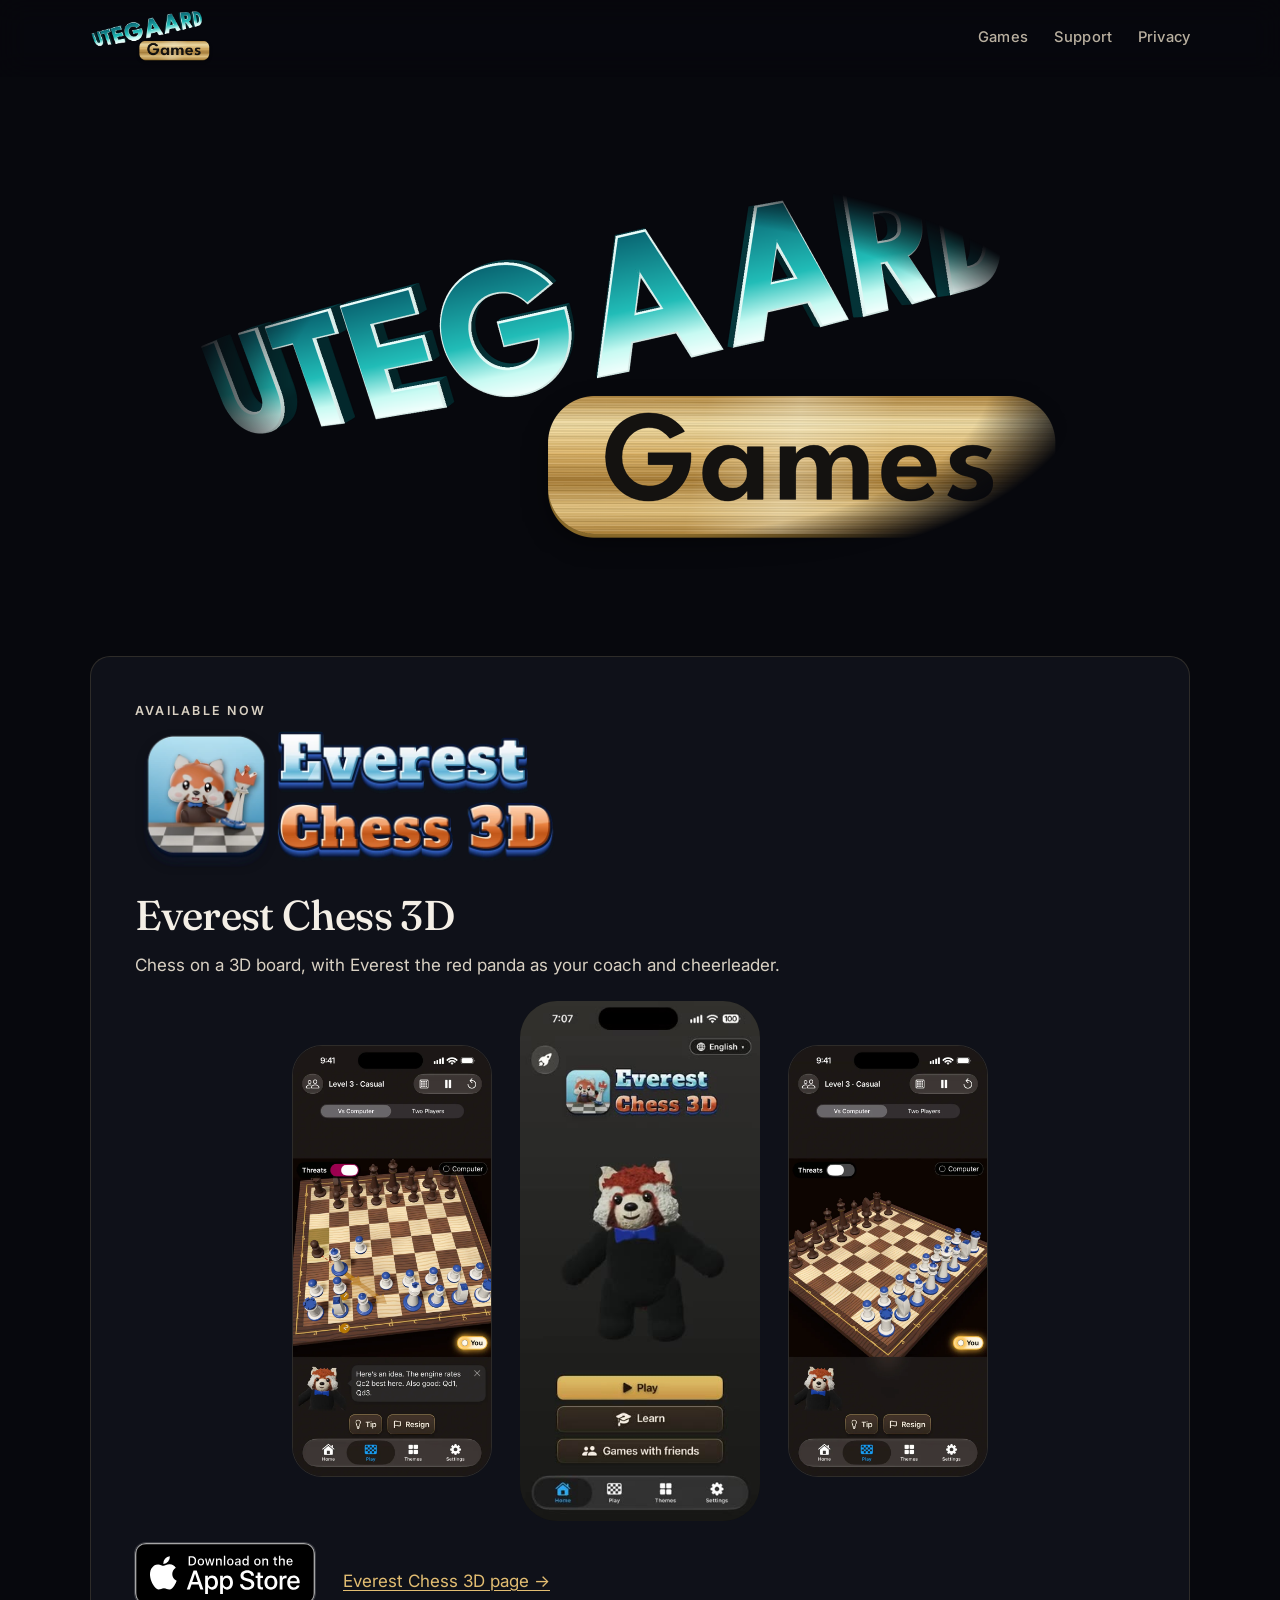
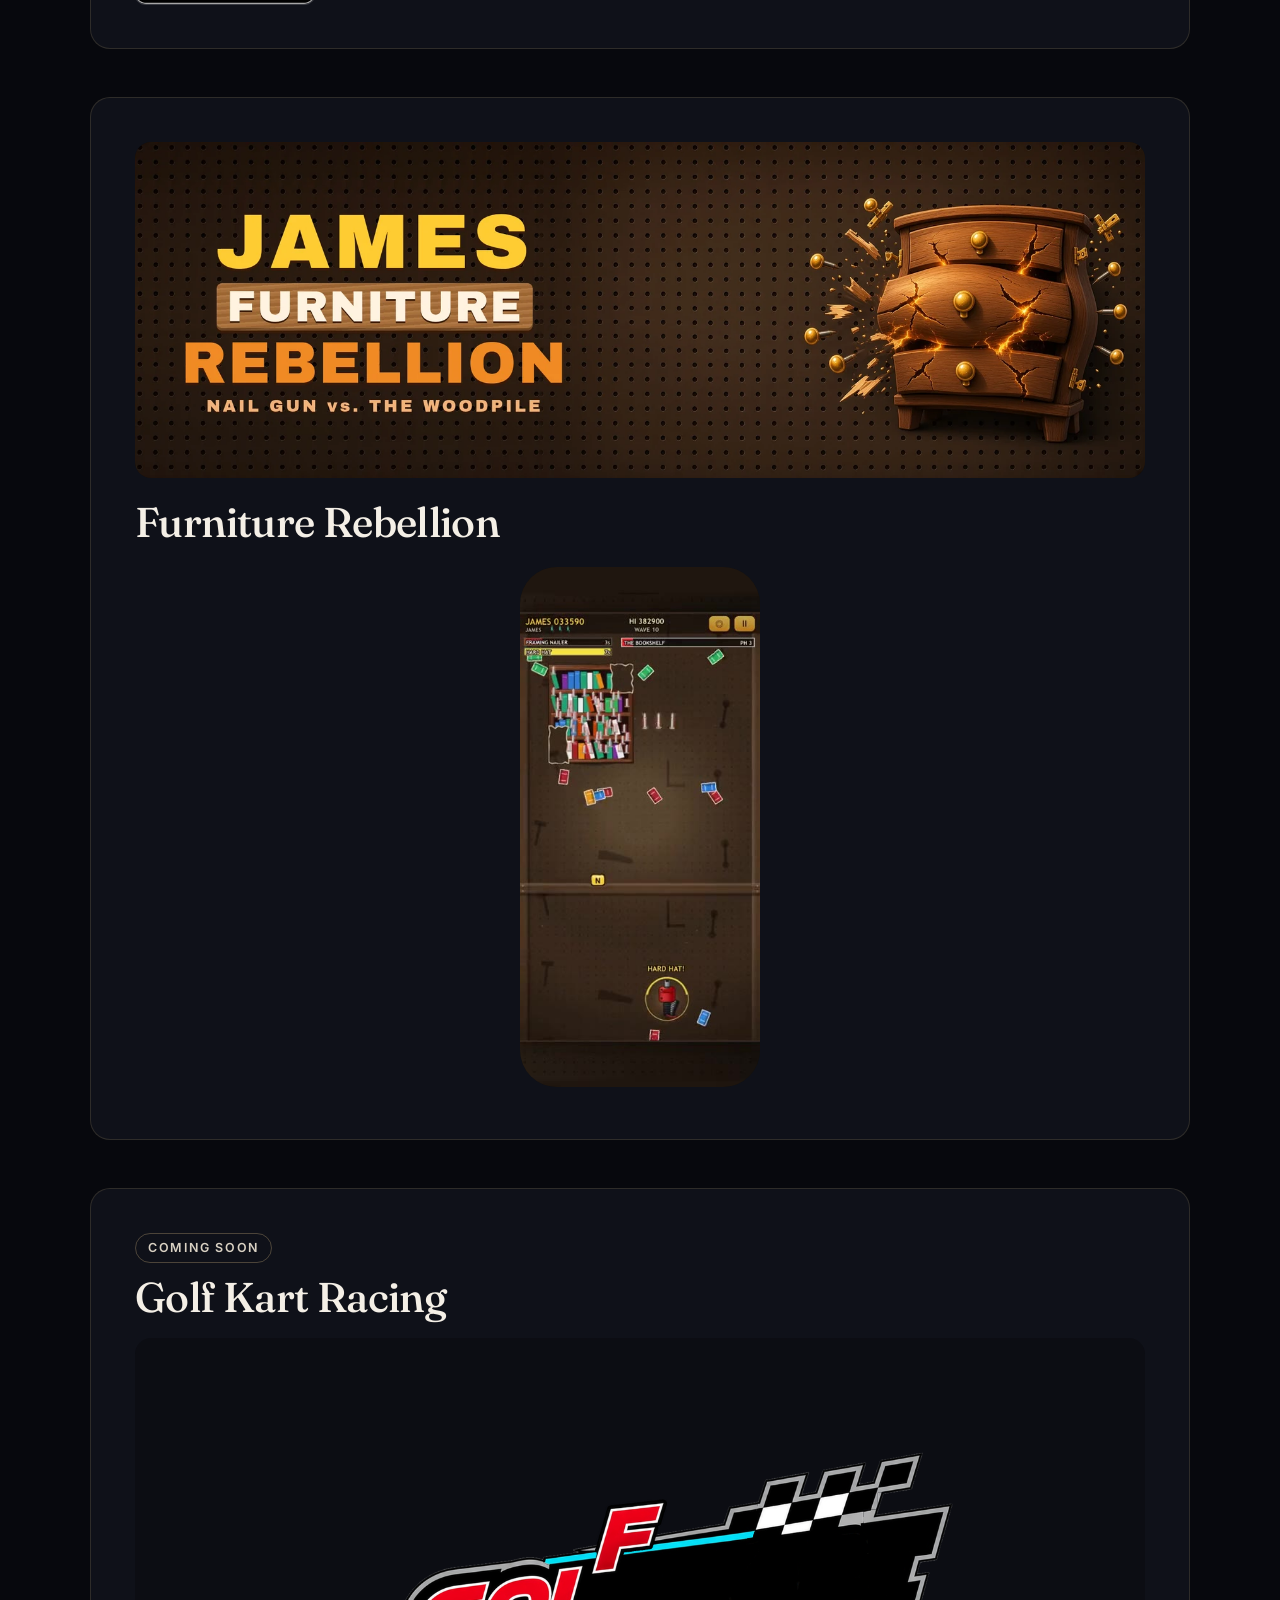
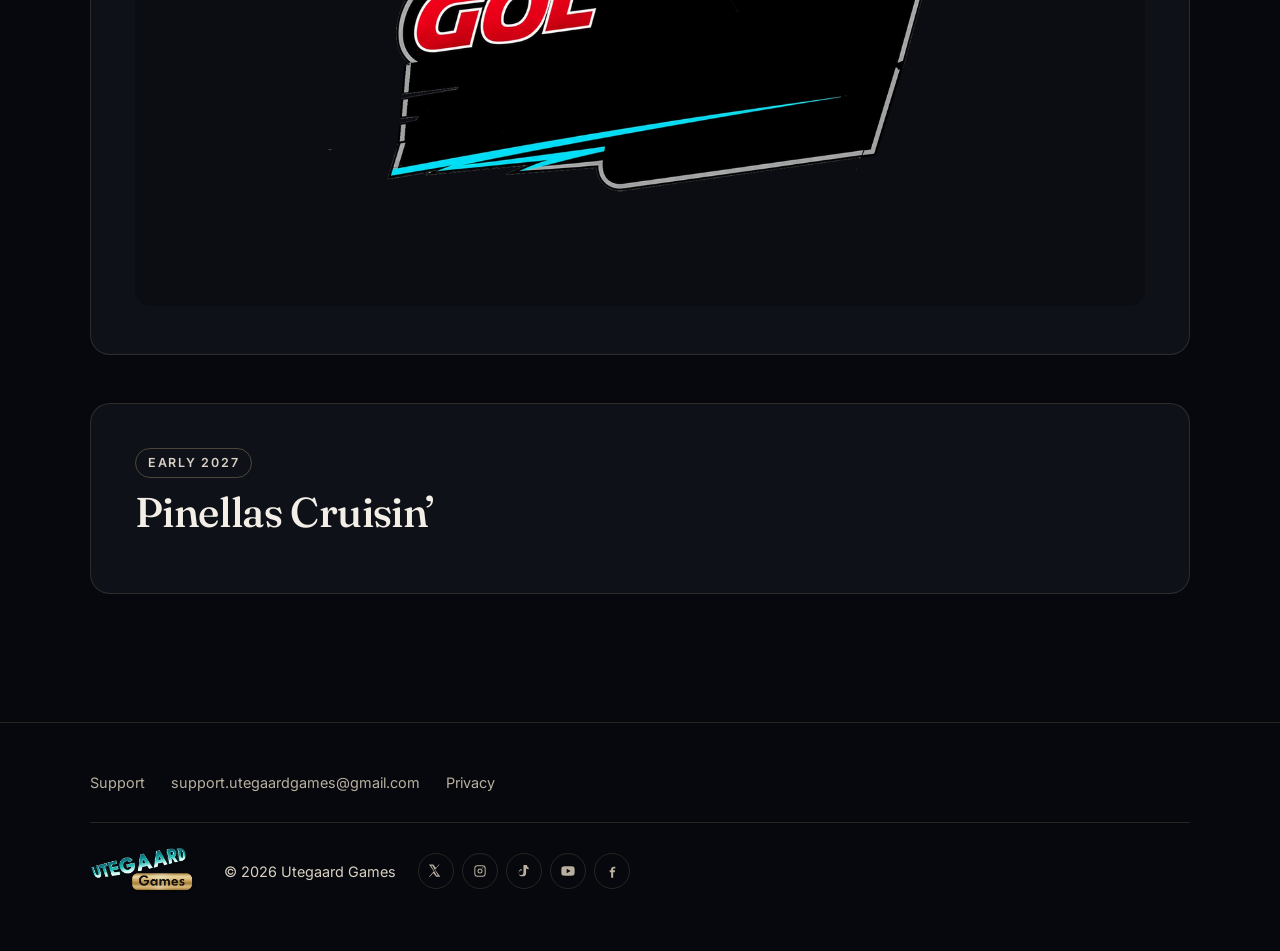
==== commit cba62825: "Home: Golf Kart tile heading reads 'Golf Kart Racing' to match the intro logo (Elias voice)" ====
--- a/index.html
+++ b/index.html
@@ -72,13 +72,23 @@
         </div>
         <h2 id="everest-title">Everest Chess 3D</h2>
         <p>Chess on a 3D board, with Everest the red panda as your coach and cheerleader.</p>
-        <video class="game-preview" autoplay muted loop playsinline preload="metadata" poster="assets/animations/everest-app-preview-poster.jpg" width="332" height="720" aria-label="Everest Chess 3D gameplay preview">
-          <source src="assets/animations/everest-app-preview.mp4" type="video/mp4">
-          <picture>
-            <source srcset="assets/images/screens/iphone-02-home.webp" type="image/webp">
-            <img src="assets/images/screens/iphone-02-home.jpg" width="720" height="1564" alt="Home screen with Everest the red panda and Play, Learn, and Games with friends buttons" loading="lazy">
+        <div class="game-media">
+          <picture class="game-shot">
+            <source srcset="assets/images/screens/iphone-01-tip-3d-board.webp" type="image/webp">
+            <img src="assets/images/screens/iphone-01-tip-3d-board.jpg" width="720" height="1564" alt="Everest Chess 3D: a 3D chess board with a coaching tip from Everest" loading="lazy">
           </picture>
-        </video>
+          <video class="game-preview" autoplay muted loop playsinline preload="metadata" poster="assets/animations/everest-app-preview-poster.jpg" width="332" height="720" aria-label="Everest Chess 3D gameplay preview">
+            <source src="assets/animations/everest-app-preview.mp4" type="video/mp4">
+            <picture>
+              <source srcset="assets/images/screens/iphone-02-home.webp" type="image/webp">
+              <img src="assets/images/screens/iphone-02-home.jpg" width="720" height="1564" alt="Home screen with Everest the red panda and Play, Learn, and Games with friends buttons" loading="lazy">
+            </picture>
+          </video>
+          <picture class="game-shot">
+            <source srcset="assets/images/screens/iphone-06-wood-board.webp" type="image/webp">
+            <img src="assets/images/screens/iphone-06-wood-board.jpg" width="720" height="1564" alt="Everest Chess 3D: the wooden board theme" loading="lazy">
+          </picture>
+        </div>
         <div class="game-cta">
           <a class="badge-link" href="https://apps.apple.com/us/app/everest-chess-3d/id6826328092" rel="noopener">
             <img src="assets/images/app-store-badge-black-us.svg" width="180" height="60" alt="Download on the App Store">
@@ -95,13 +105,22 @@
           </picture>
         </div>
         <h2 id="furniture-title">Furniture Rebellion</h2>
+        <div class="game-media">
+          <!-- JFR logo goes here, beside the video, once a logo file exists in assets/logos/ (none in the repo as of Nov 13, 2026). -->
+          <video class="game-preview" autoplay muted loop playsinline preload="metadata" poster="assets/animations/jfr-app-preview-poster.jpg" width="332" height="720" aria-label="James Furniture Rebellion gameplay preview">
+            <source src="assets/animations/jfr-app-preview.mp4" type="video/mp4">
+          </video>
+        </div>
         <!-- TODO: add the Furniture Rebellion store or play link here once it ships -->
       </article>
 
       <article class="game game--bluffs game--text reveal" id="golf-kart-racer" aria-labelledby="golf-title">
         <p class="game-status">Coming soon</p>
-        <h2 id="golf-title">Golf Kart Racer</h2>
-        <!-- The Bluffs logo belongs here (assets/logos/the-bluffs/the_bluffs.png) once a valid copy can be saved from eliasu-spec/golf-kart-racer, branch t3-finish, public/gkart-intro/layers_2048/the_bluffs.png. -->
+        <h2 id="golf-title">Golf Kart Racing</h2>
+        <div class="gkart-intro-frame">
+          <canvas class="gkart-intro" id="gkartIntro" role="img" aria-label="Golf Kart Racing animated logo"></canvas>
+        </div>
+        <!-- The Bluffs logo layer ships inside assets/animations/gkart-intro/ (copied from golf-kart-racer t3-finish public/gkart-intro). -->
       </article>
 
       <article class="game game--pinellas game--text reveal" id="pinellas-cruisin" aria-labelledby="pinellas-title">
@@ -116,14 +135,7 @@
 
 <footer class="site-footer">
   <div class="wrap footer-inner">
-    <div class="footer-brand">
-      <div>
-        <p class="footer-title">Utegaard Games</p>
-        <p class="muted">Developed by Elias Utegaard</p>
-      </div>
-    </div>
     <nav class="footer-nav" aria-label="Footer">
-      <a href="everest-chess-3d.html">Everest Chess 3D</a>
       <a href="support.html">Support</a>
       <a href="mailto:support.utegaardgames@gmail.com">support.utegaardgames@gmail.com</a>
       <a href="privacy.html">Privacy</a>
@@ -155,5 +167,19 @@
 </footer>
 
 <script src="js/main.js" defer></script>
+<script type="module">
+/* Golf Kart Racer tile: the game's own start-screen intro (GKartIntro from golf-kart-racer t3-finish public/gkart-intro).
+   Plays once, muted, when the tile scrolls into view, then holds on its final frame. Reduced motion shows the final frame. */
+import GKartIntro from "./assets/animations/gkart-intro/player/intro.js";
+const cv = document.getElementById("gkartIntro");
+if (cv) {
+  const intro = new GKartIntro({ canvas: cv, basePath: "assets/animations/gkart-intro/", idleLoop: false });
+  intro.load().then(() => {
+    if (window.matchMedia("(prefers-reduced-motion: reduce)").matches) { intro.seek(intro.duration); return; }
+    const io = new IntersectionObserver((es) => { if (es.some((e) => e.isIntersecting)) { io.disconnect(); intro.play(); } }, { threshold: 0.4 });
+    io.observe(cv);
+  }).catch(() => { cv.closest(".gkart-intro-frame").hidden = true; });
+}
+</script>
 </body>
 </html>
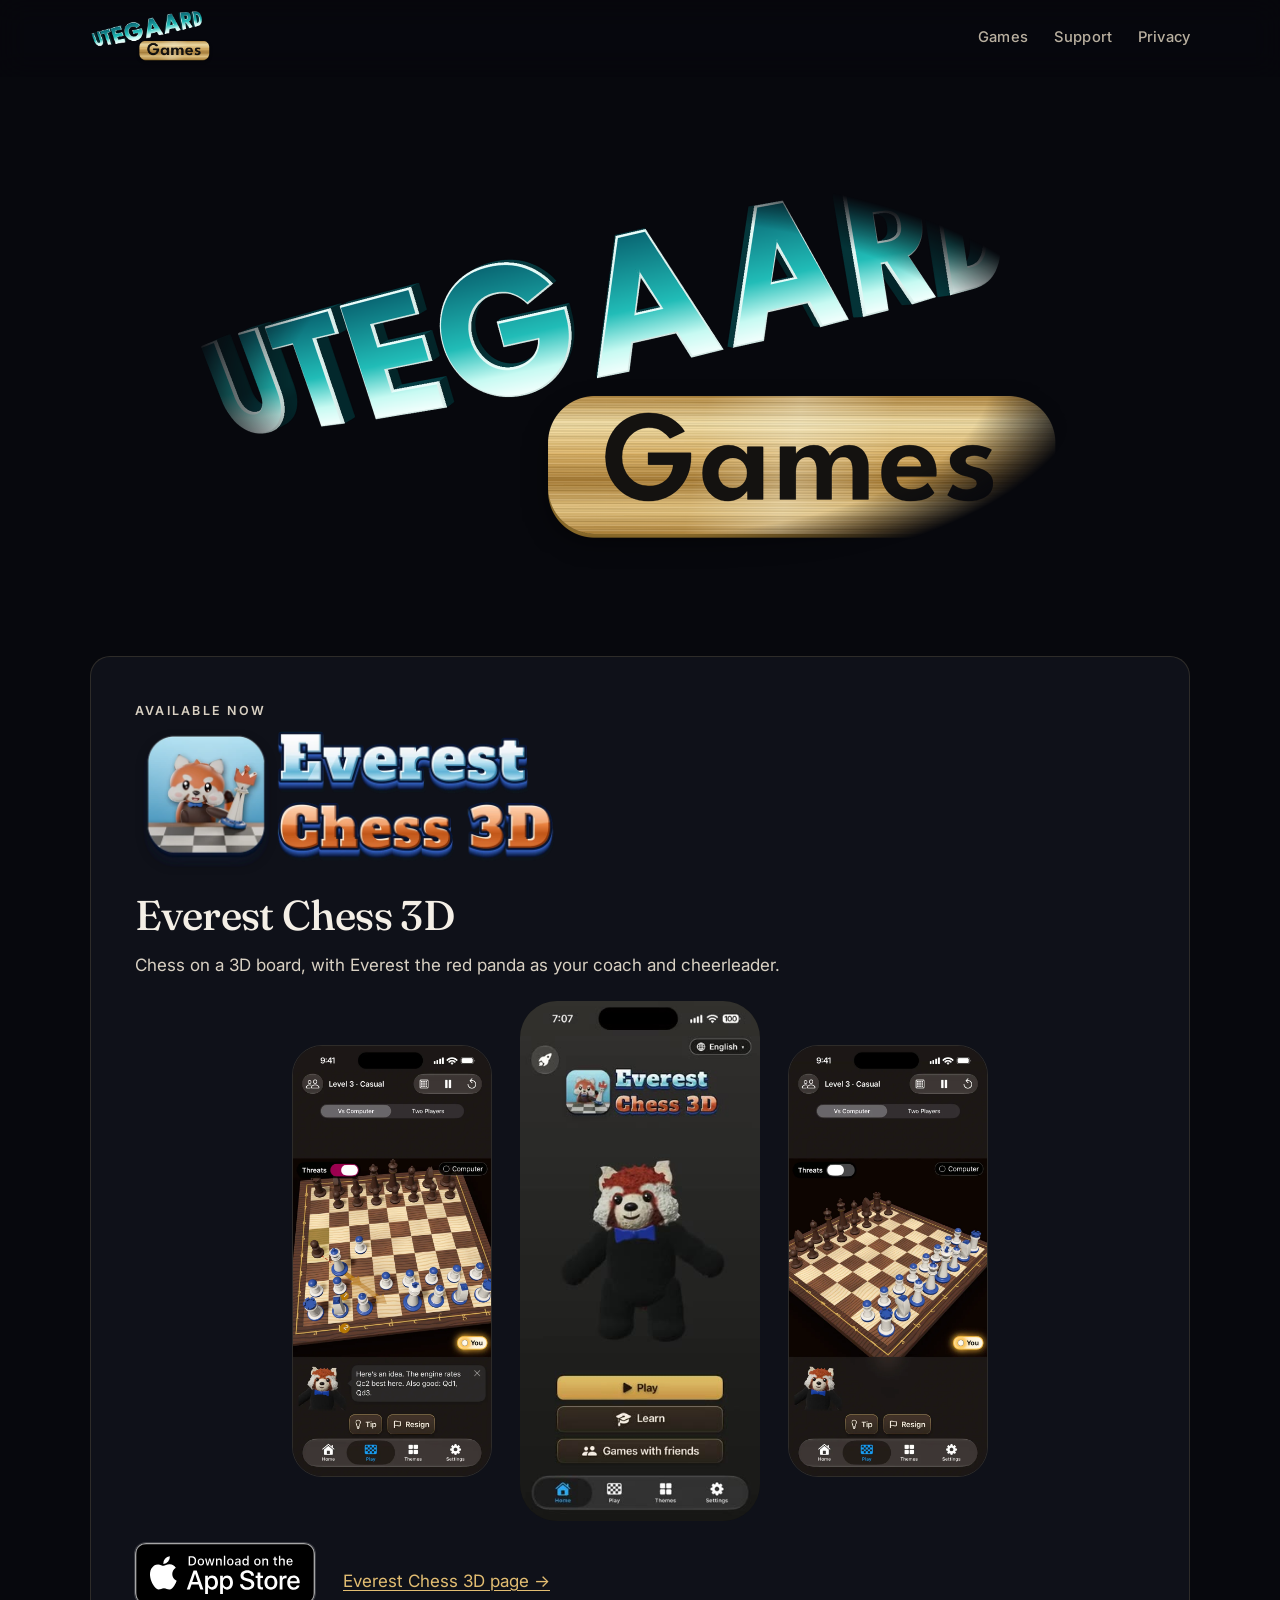
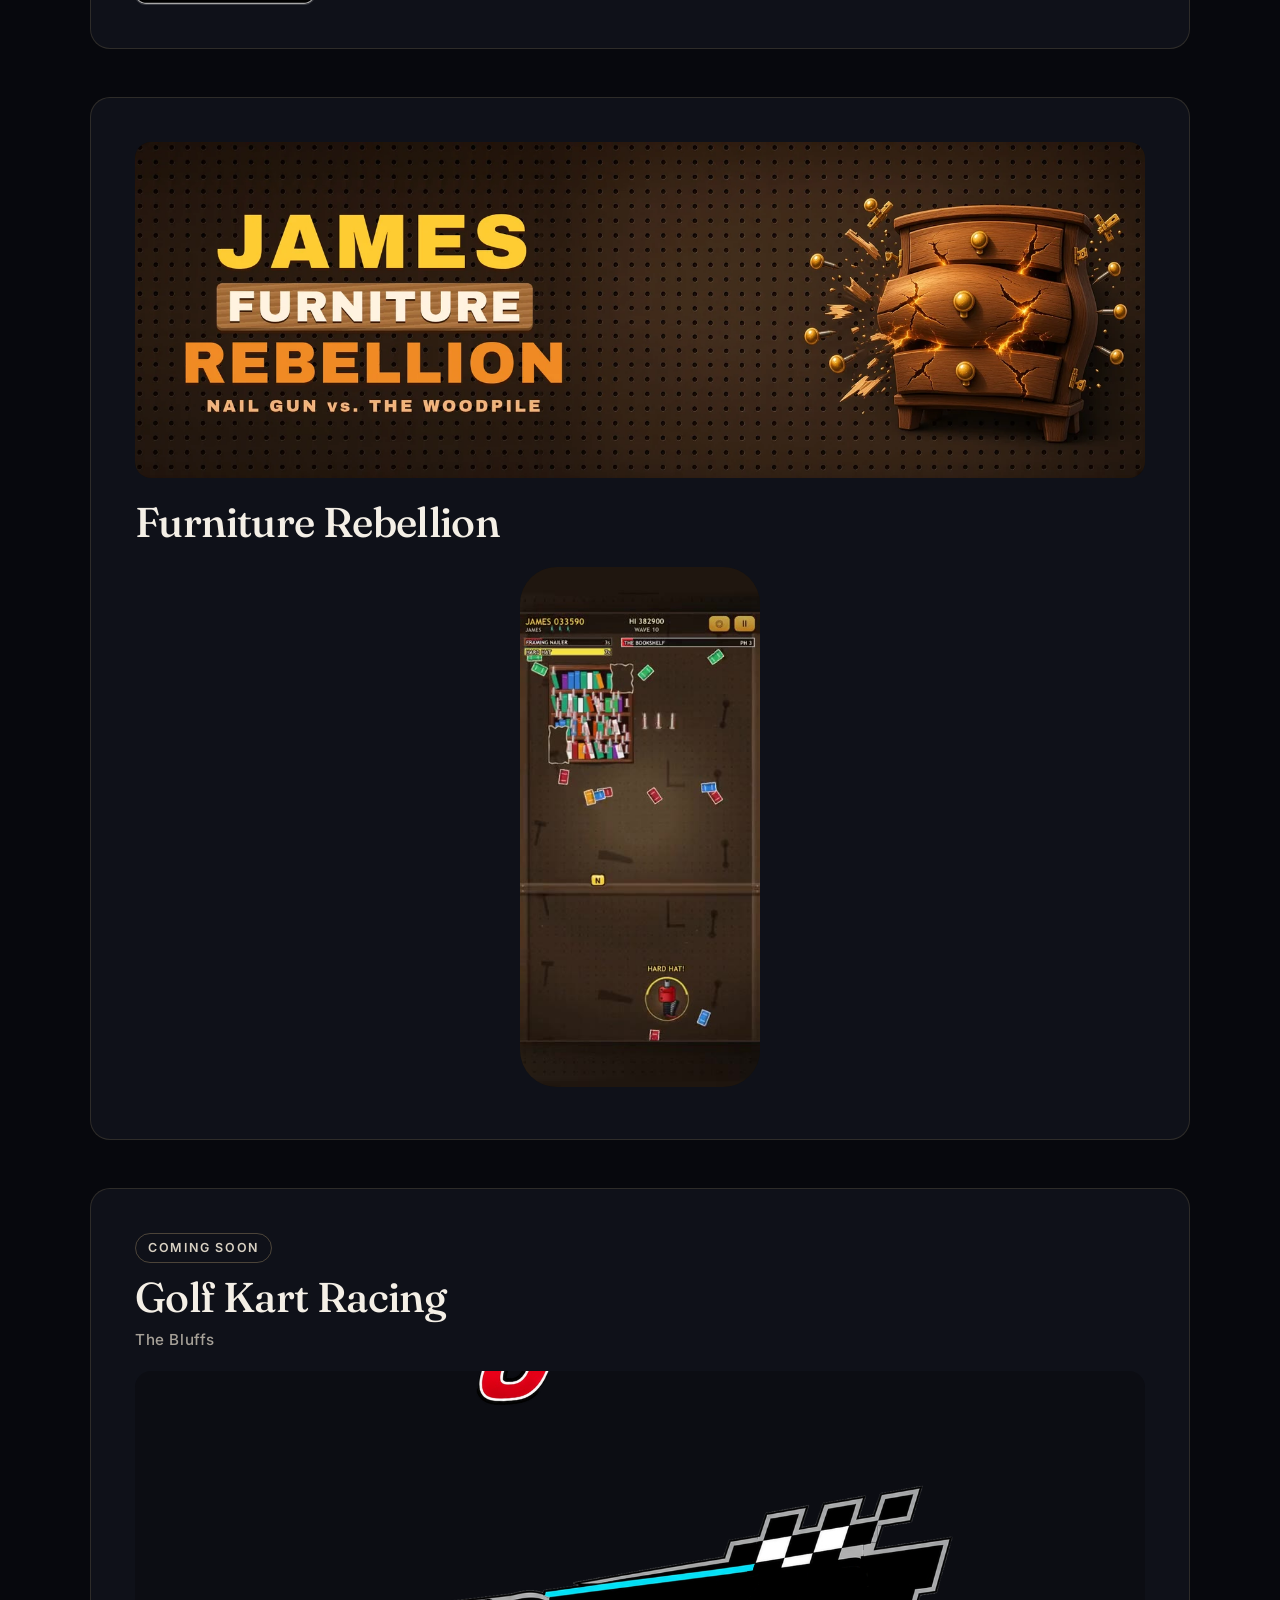
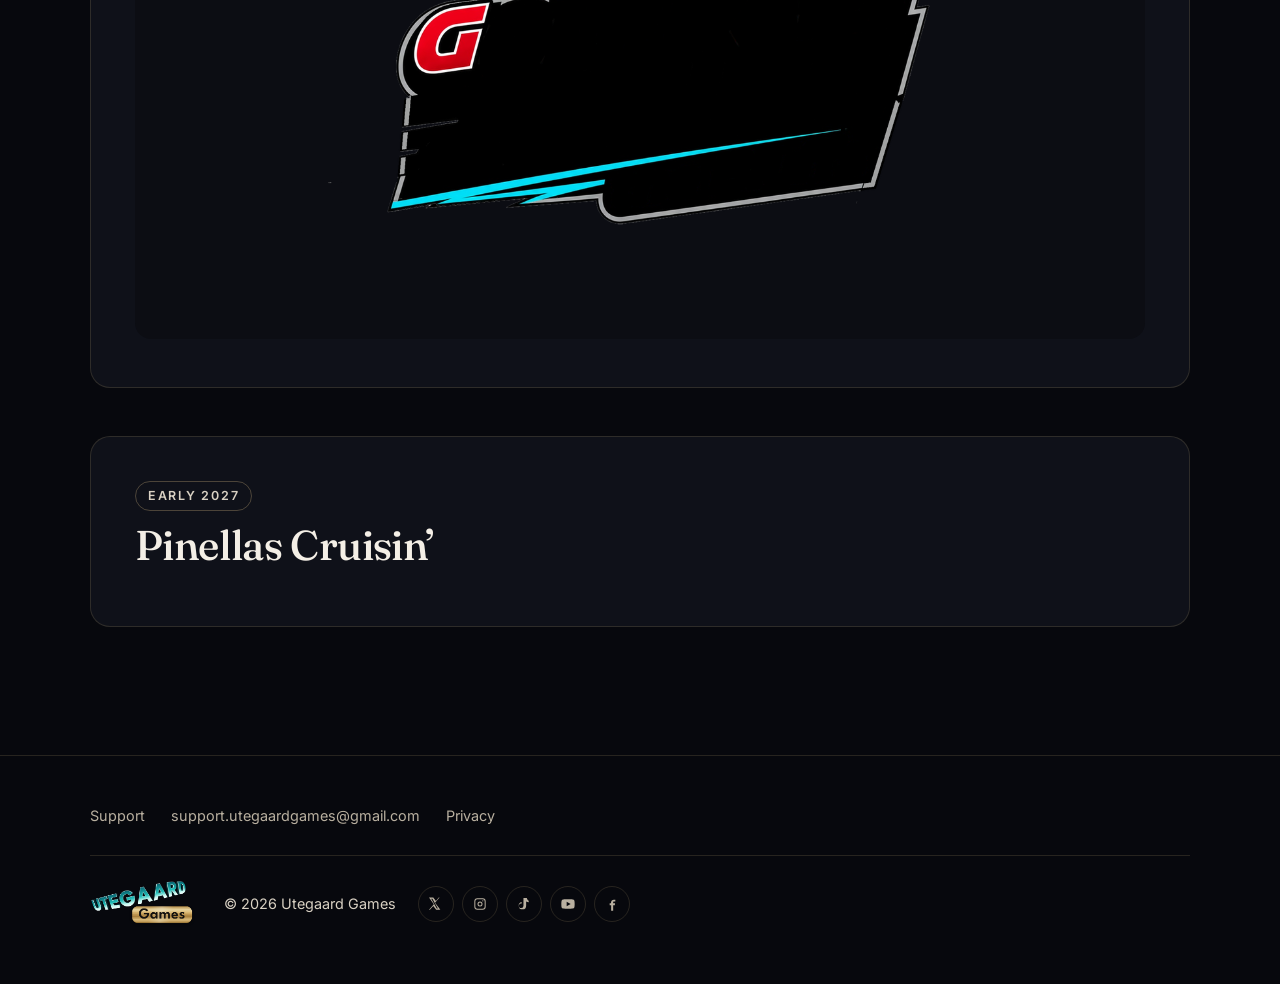
==== commit ba5ab8b2: "Golf Kart tile: add 'The Bluffs' subtitle under the heading, smaller and fainter (staged, not on mai" ====
--- a/index.html
+++ b/index.html
@@ -117,6 +117,7 @@
       <article class="game game--bluffs game--text reveal" id="golf-kart-racer" aria-labelledby="golf-title">
         <p class="game-status">Coming soon</p>
         <h2 id="golf-title">Golf Kart Racing</h2>
+        <p class="game-subtitle">The Bluffs</p>
         <div class="gkart-intro-frame">
           <canvas class="gkart-intro" id="gkartIntro" role="img" aria-label="Golf Kart Racing animated logo"></canvas>
         </div>
--- a/css/styles.css
+++ b/css/styles.css
@@ -285,3 +285,5 @@
 /* Golf Kart Racer tile: canvas logo intro */
 .gkart-intro-frame{margin:18px 0 4px;border-radius:16px;overflow:hidden;background:#0c0d13;aspect-ratio:16/9}
 .gkart-intro{display:block;width:100%;height:100%}
+/* Golf Kart tile subtitle under the heading: smaller and fainter */
+.game-subtitle{margin:-6px 0 14px;font-size:.95rem;font-weight:500;letter-spacing:.04em;color:var(--muted);opacity:.75}
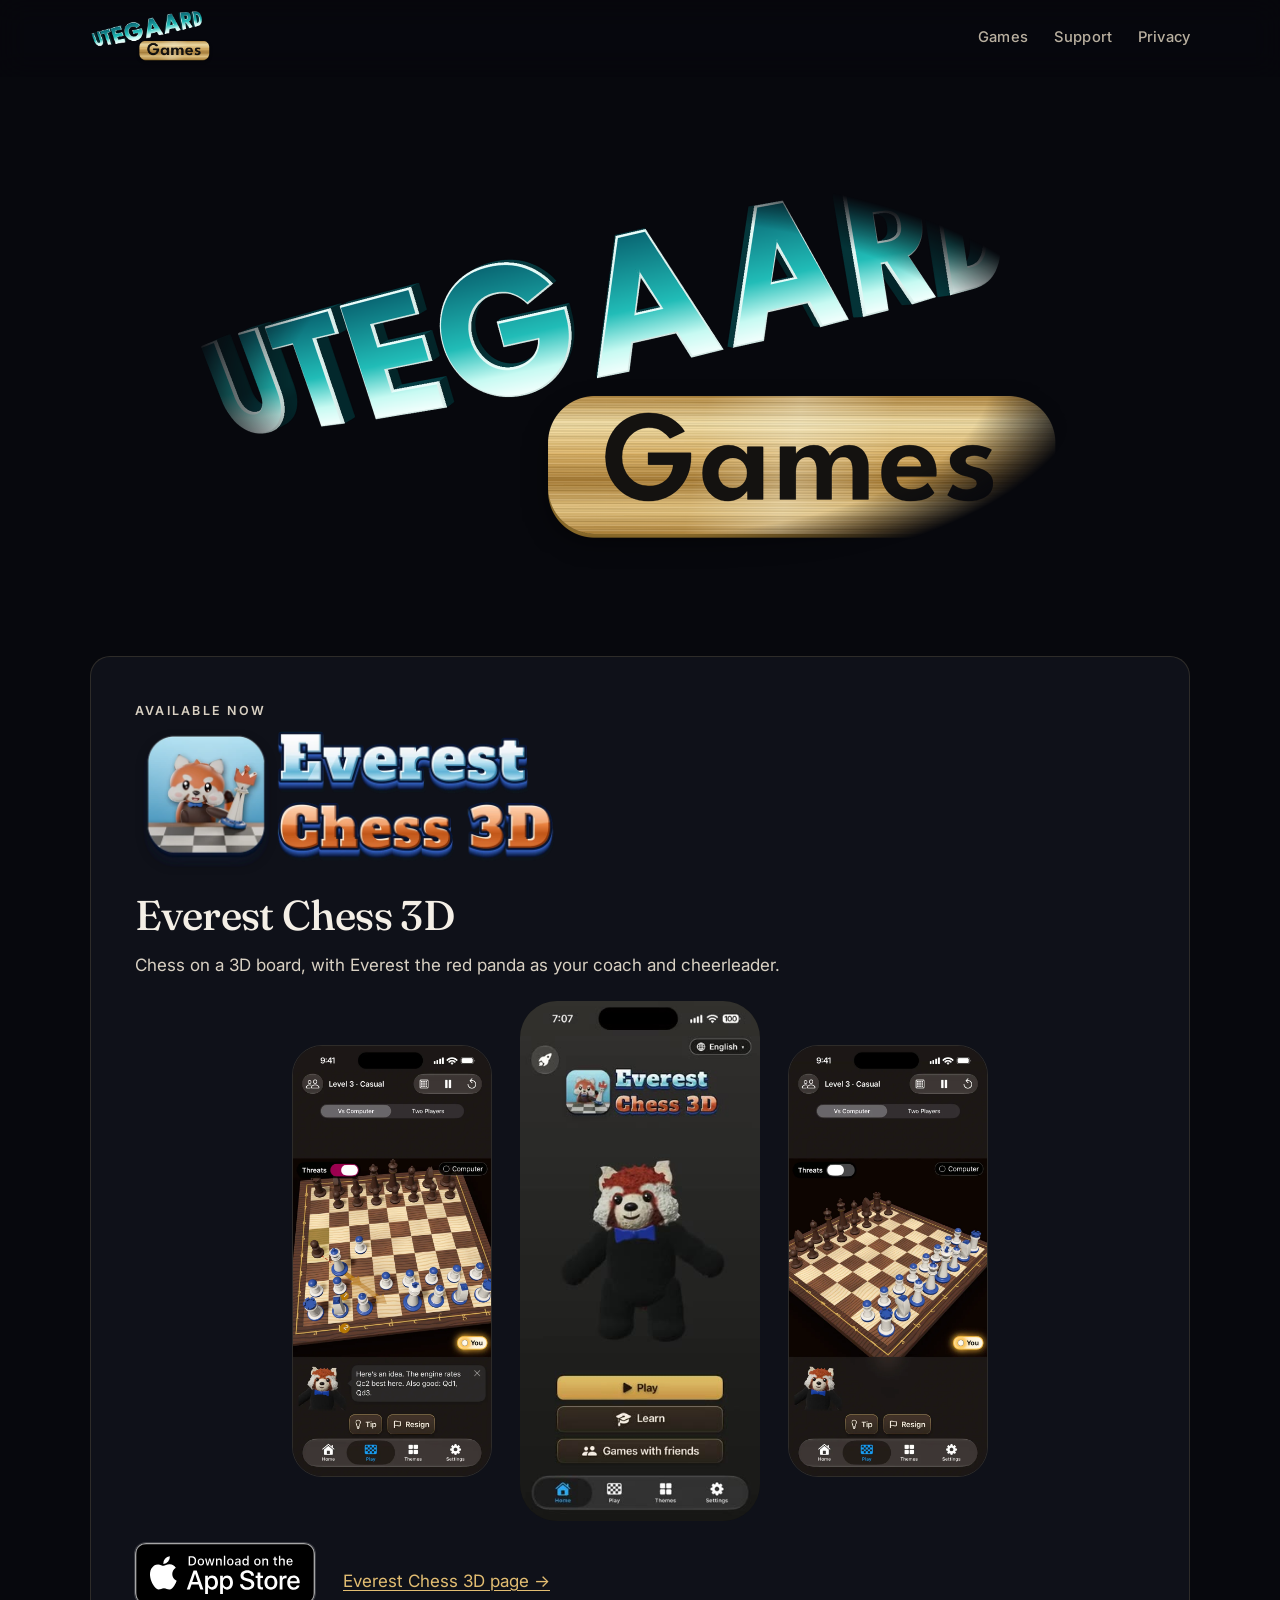
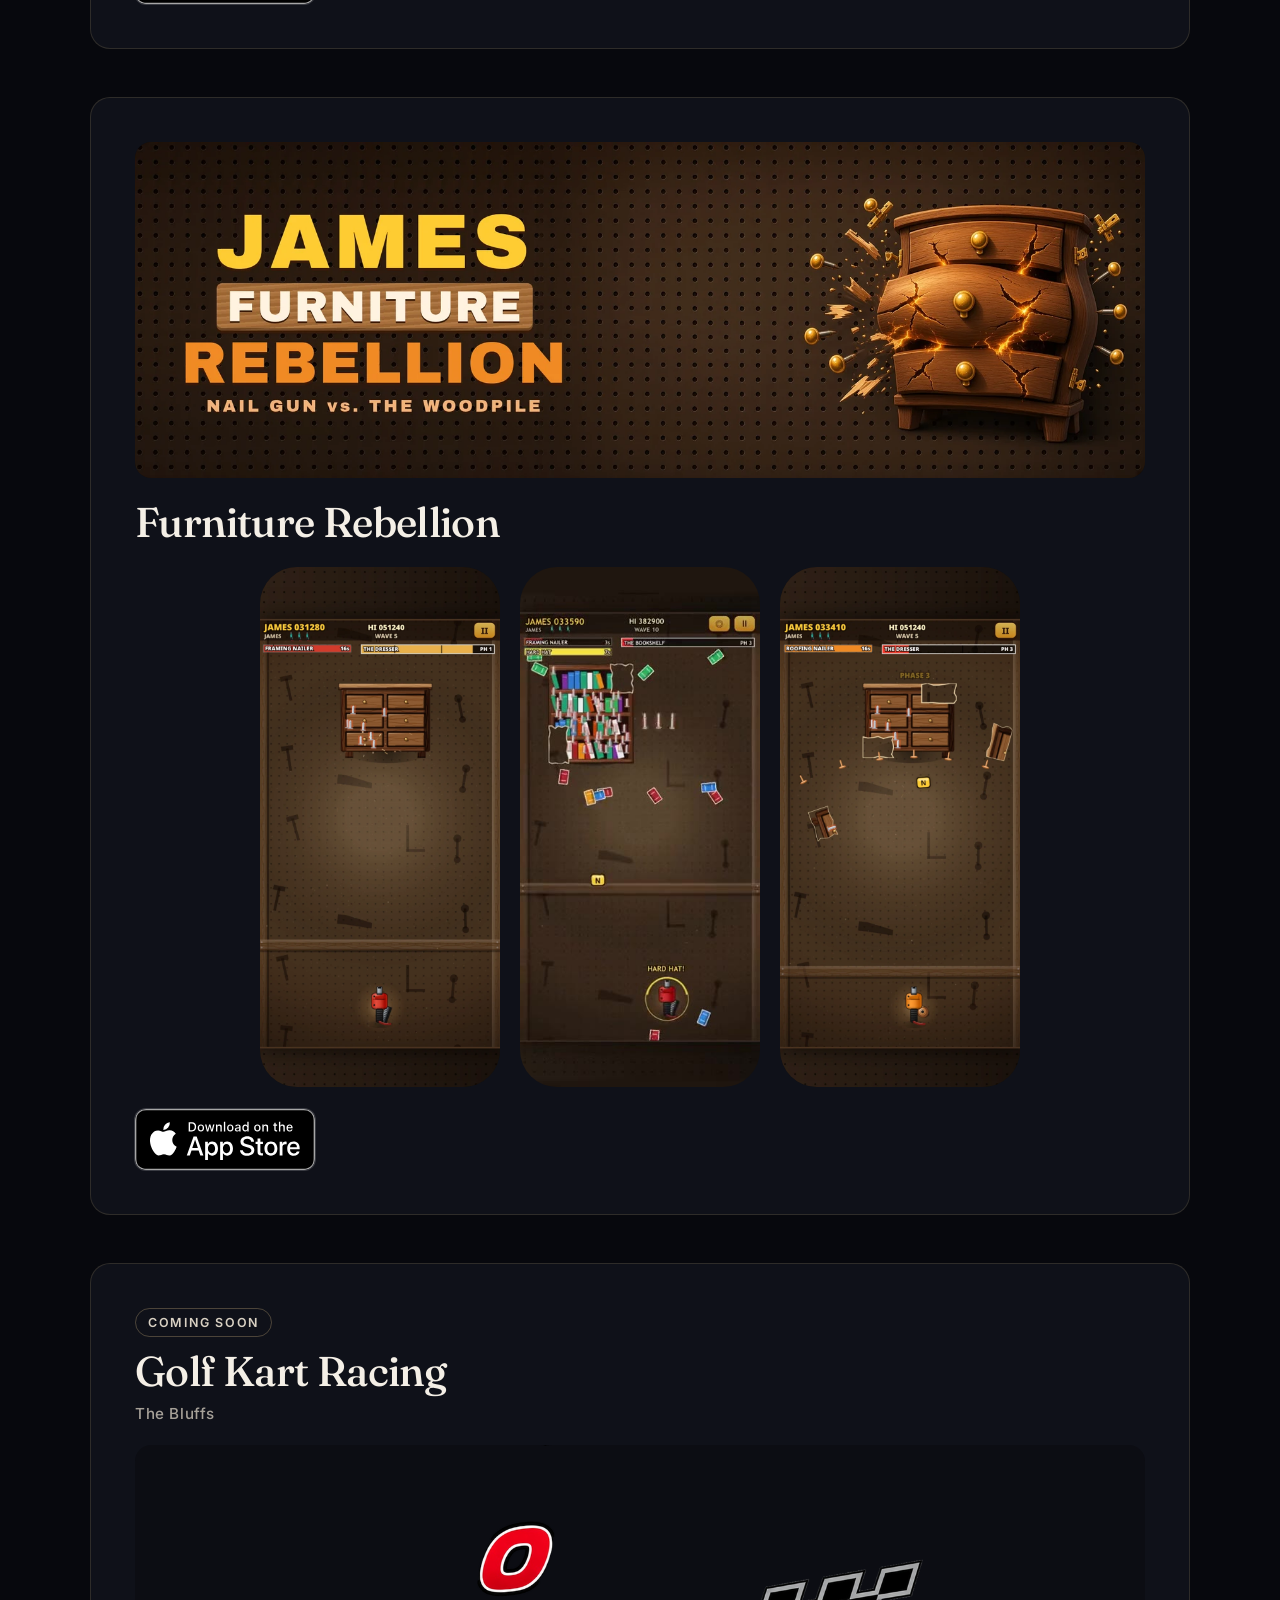
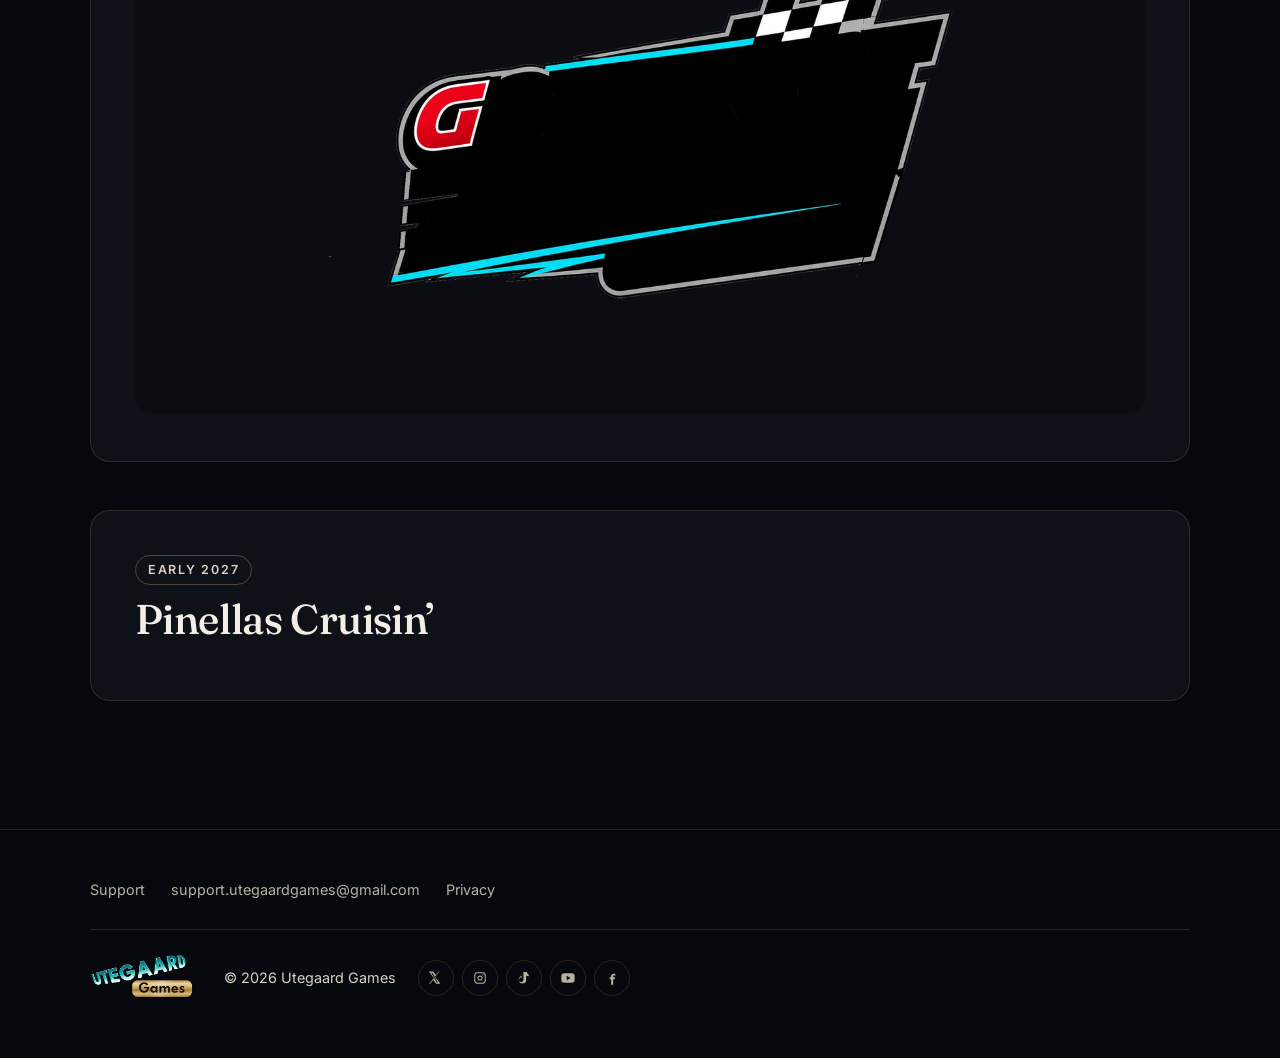
==== commit 666d269d: "JFR: App Store badge, viewport preview playback, and gameplay shots iOS Safari does not retry autopl" ====
--- a/index.html
+++ b/index.html
@@ -106,12 +106,23 @@
         </div>
         <h2 id="furniture-title">Furniture Rebellion</h2>
         <div class="game-media">
-          <!-- JFR logo goes here, beside the video, once a logo file exists in assets/logos/ (none in the repo as of Nov 13, 2026). -->
+          <picture class="game-shot">
+            <source srcset="assets/images/screens/jfr-boss.webp" type="image/webp">
+            <img src="assets/images/screens/jfr-boss.jpg" width="720" height="1560" alt="James Furniture Rebellion: James aims a red nail gun at a dresser boss with a health bar, on a pegboard wall hung with tools" loading="lazy">
+          </picture>
           <video class="game-preview" autoplay muted loop playsinline preload="metadata" poster="assets/animations/jfr-app-preview-poster.jpg" width="332" height="720" aria-label="James Furniture Rebellion gameplay preview">
             <source src="assets/animations/jfr-app-preview.mp4" type="video/mp4">
           </video>
+          <picture class="game-shot">
+            <source srcset="assets/images/screens/jfr-dresser-breaks.webp" type="image/webp">
+            <img src="assets/images/screens/jfr-dresser-breaks.jpg" width="720" height="1560" alt="James Furniture Rebellion: a dresser bursts into flying drawers and boards while James fires a nail gun in phase two" loading="lazy">
+          </picture>
         </div>
-        <!-- TODO: add the Furniture Rebellion store or play link here once it ships -->
+        <div class="game-cta">
+          <a class="badge-link" href="https://apps.apple.com/us/app/james-furniture-rebellion/id6833566942" rel="noopener">
+            <img src="assets/images/app-store-badge-black-us.svg" width="180" height="60" alt="Download on the App Store">
+          </a>
+        </div>
       </article>
 
       <article class="game game--bluffs game--text reveal" id="golf-kart-racer" aria-labelledby="golf-title">
--- a/css/styles.css
+++ b/css/styles.css
@@ -287,3 +287,15 @@
 .gkart-intro{display:block;width:100%;height:100%}
 /* Golf Kart tile subtitle under the heading: smaller and fainter */
 .game-subtitle{margin:-6px 0 14px;font-size:.95rem;font-weight:500;letter-spacing:.04em;color:var(--muted);opacity:.75}
+
+/* James Furniture Rebellion: video and two shots, one phone-frame row */
+.game--furniture .game-media{display:grid;grid-template-columns:repeat(3,minmax(0,240px));justify-content:center;align-items:stretch;gap:clamp(8px,1.6vw,22px);min-width:0;max-width:100%}
+.game--furniture .game-media .game-preview,
+.game--furniture .game-shot{width:100%;max-width:none;min-width:0;height:auto;aspect-ratio:332/720;margin:0;border-radius:clamp(14px,4.5vw,37px);background:#111;overflow:hidden}
+.game--furniture .game-shot{display:block;position:relative}
+.game--furniture .game-shot img{position:absolute;inset:0;width:100%;height:100%;object-fit:cover;border:0;border-radius:0}
+.game--furniture .game-media .game-preview{object-fit:cover}
+@media (max-width:640px){
+  .game--furniture .game-shot{display:block}
+  .game--furniture .game-media{gap:8px}
+}
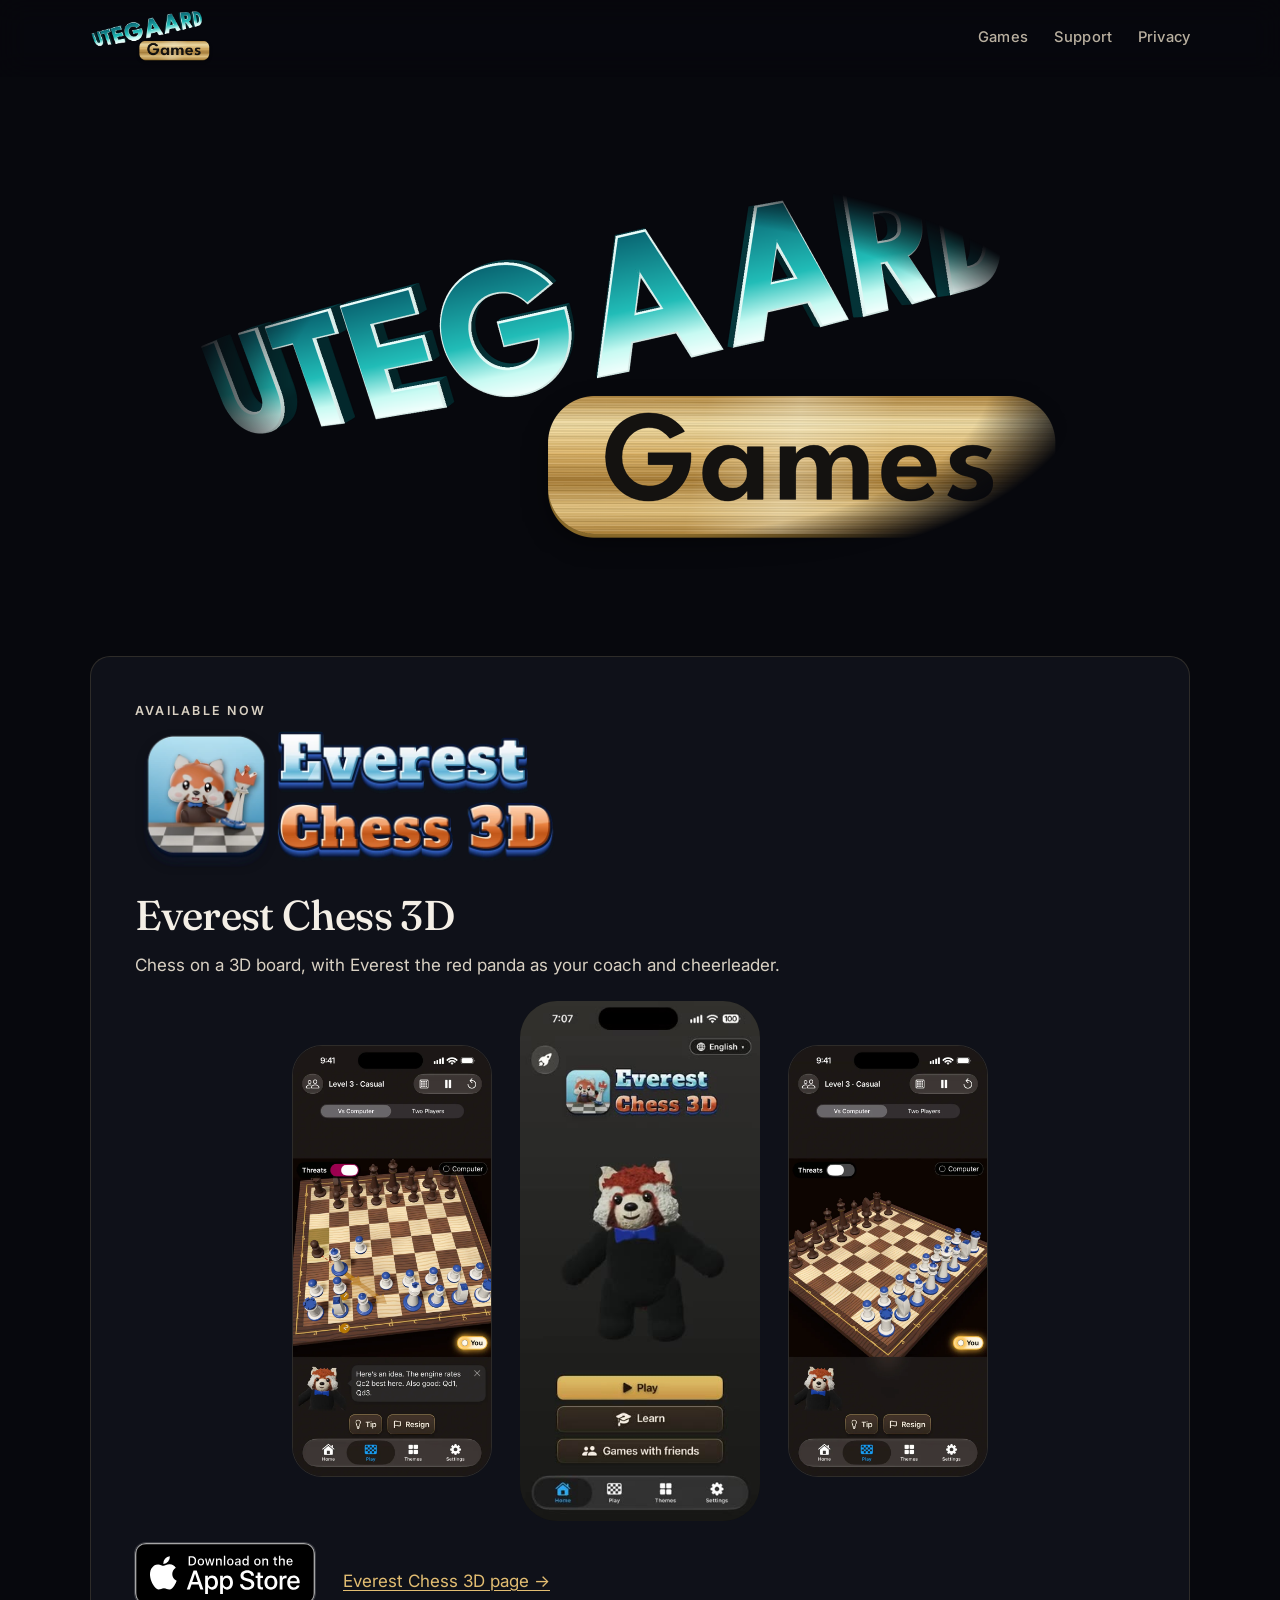
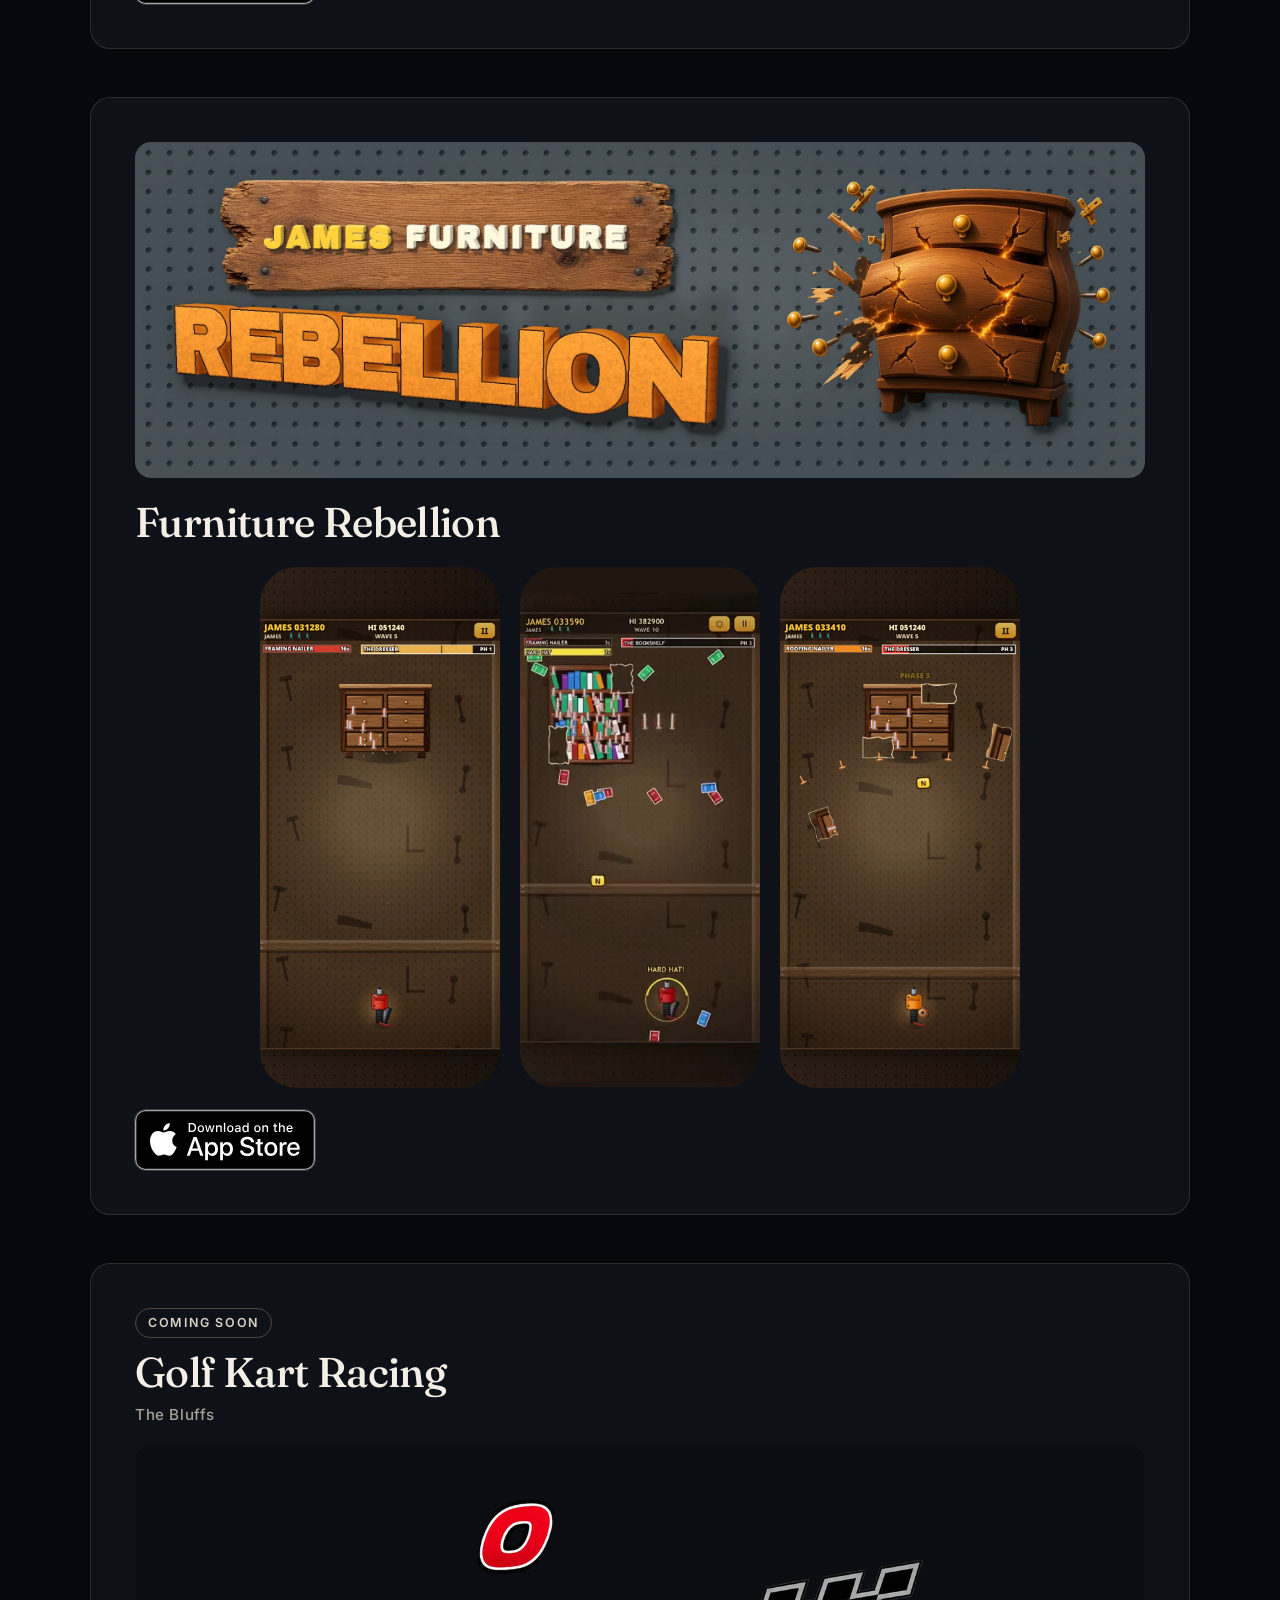
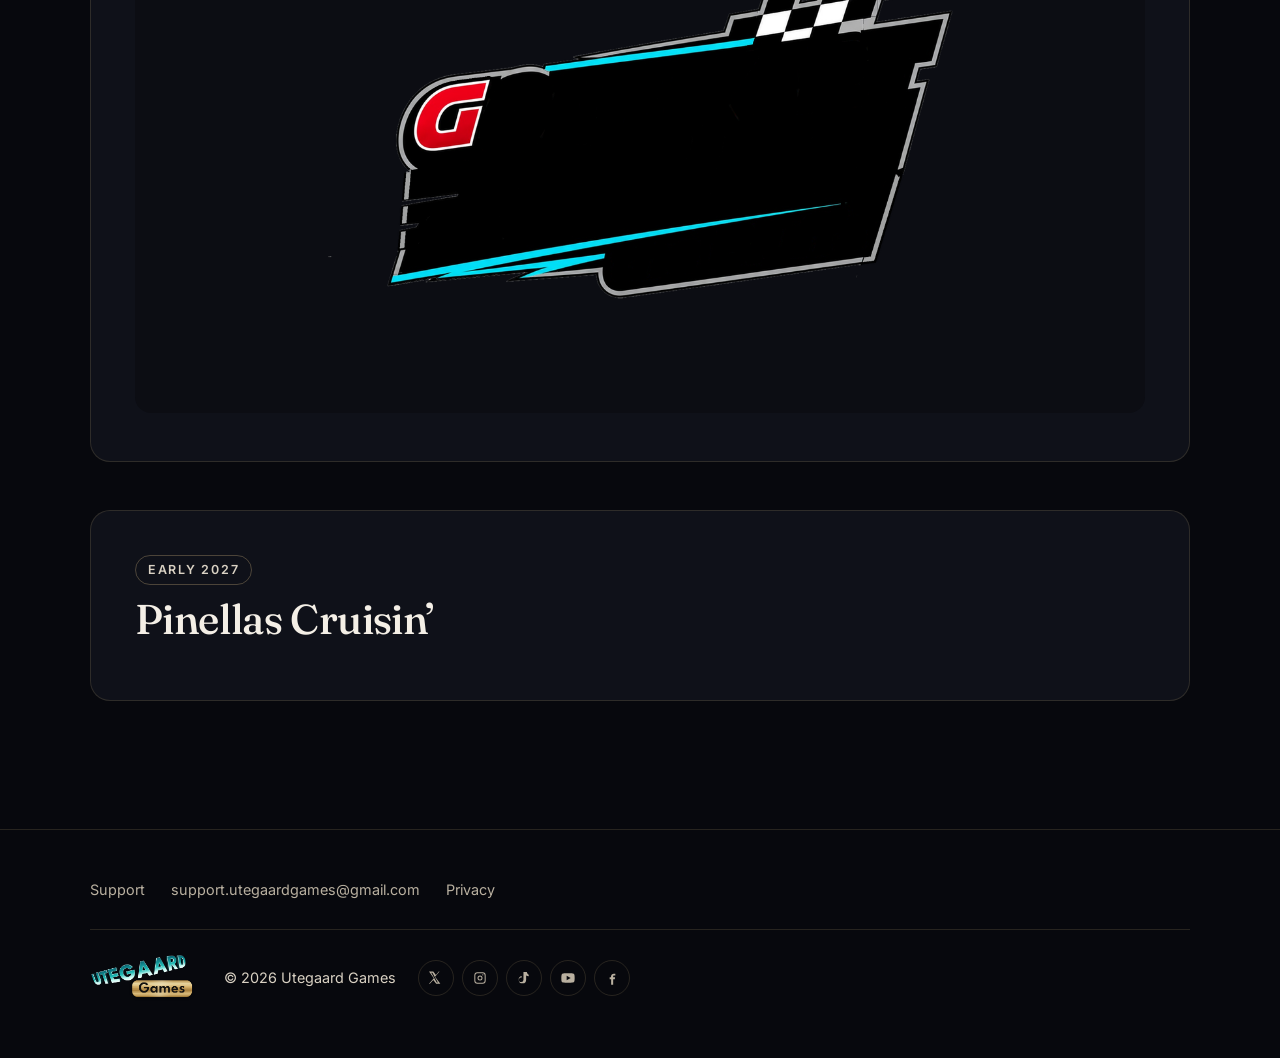
==== commit 3751966d: "Use the gray-blue pegboard art for the Furniture Rebellion header Replace the brown pegboard banner " ====
--- a/index.html
+++ b/index.html
@@ -101,7 +101,7 @@
         <div class="game-art">
           <picture>
             <source srcset="assets/images/furniture-rebellion-header.webp" type="image/webp">
-            <img src="assets/images/furniture-rebellion-header.jpg" width="1600" height="533" alt="Furniture Rebellion: a cracked wooden dresser bursting apart, with the words James Furniture Rebellion, nail gun vs. the woodpile" loading="lazy">
+            <img src="assets/images/furniture-rebellion-header.jpg" width="2400" height="800" alt="James Furniture Rebellion: a wood sign reading James Furniture, orange Rebellion lettering, and a cracked dresser bursting apart on a gray-blue pegboard" loading="lazy">
           </picture>
         </div>
         <h2 id="furniture-title">Furniture Rebellion</h2>
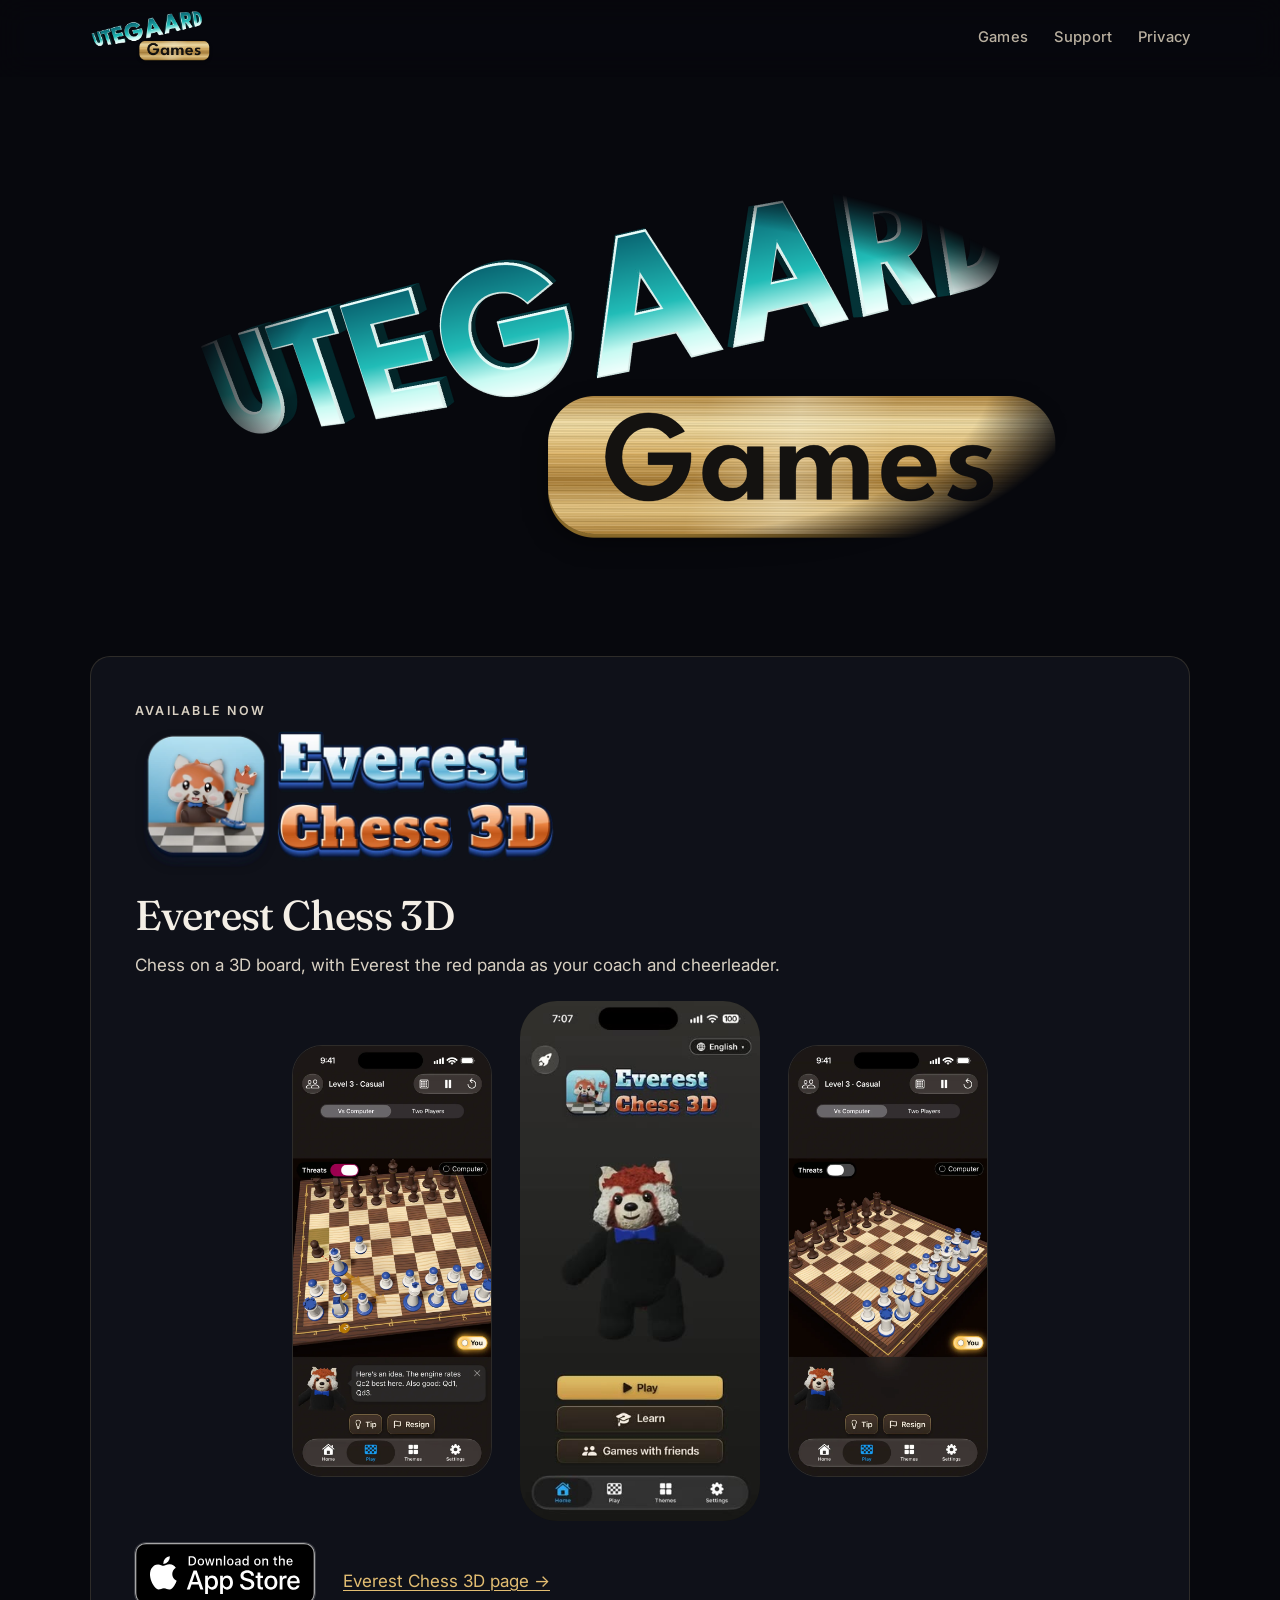
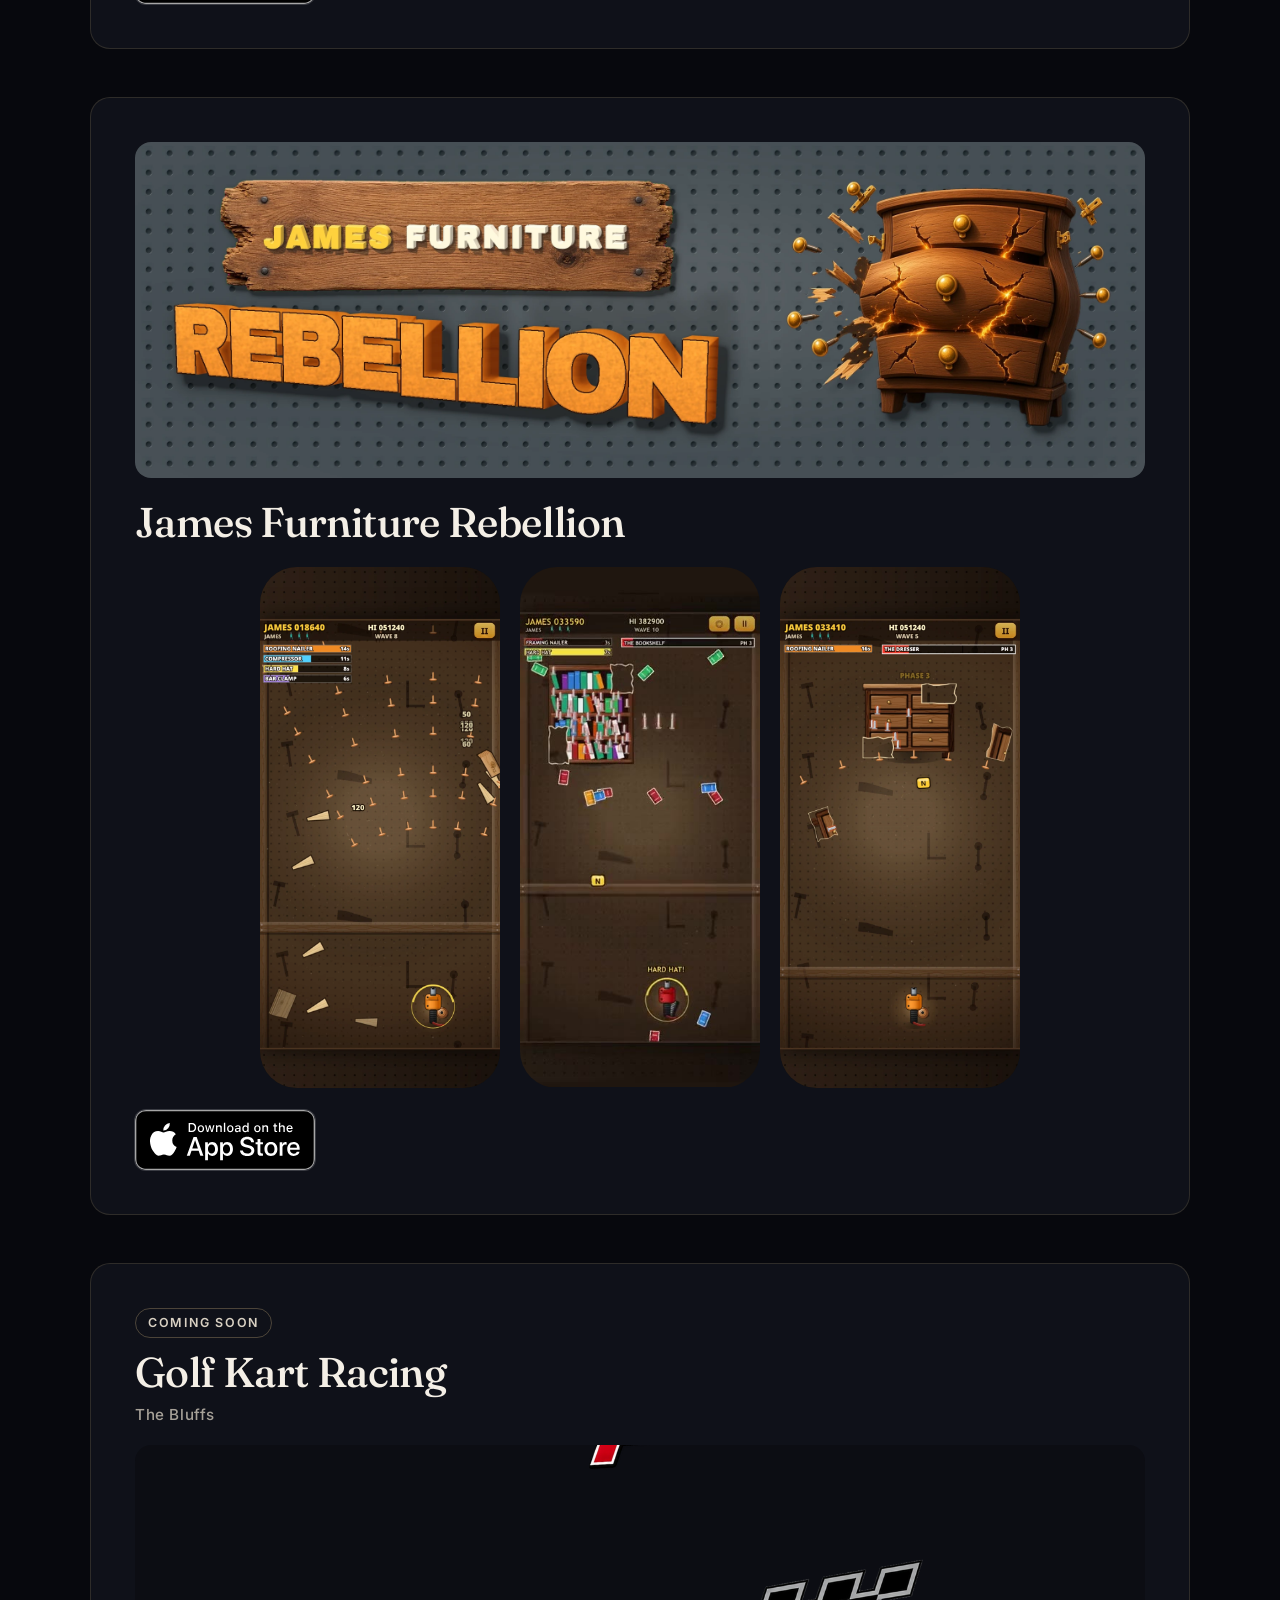
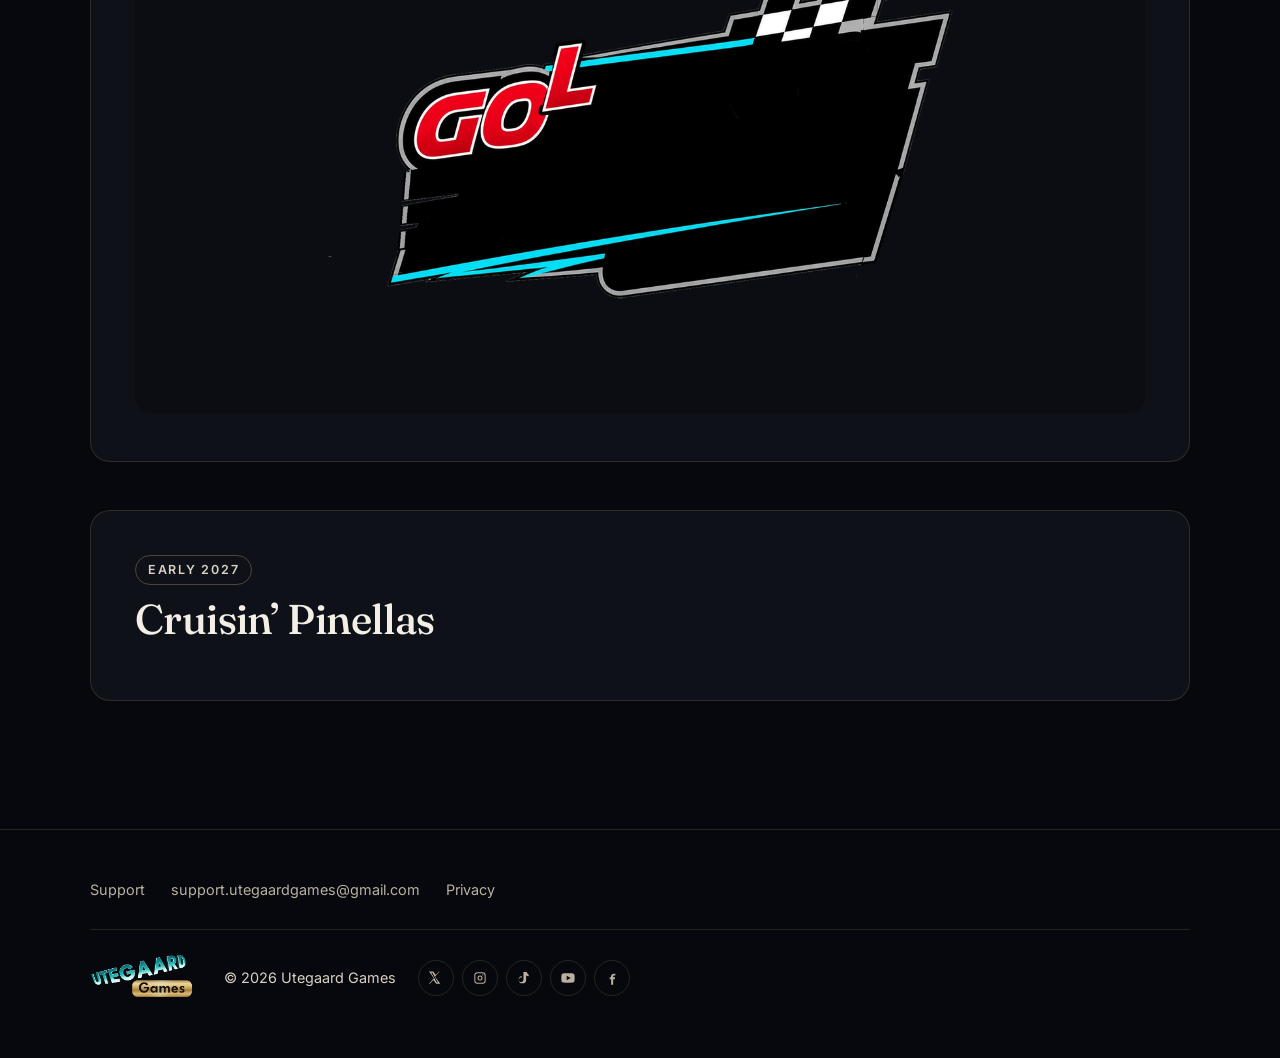
==== commit d365ead4: "Home: swap the James Furniture Rebellion left shot for the wave 8 upgrades screenshot, and rename th" ====
--- a/index.html
+++ b/index.html
@@ -104,11 +104,11 @@
             <img src="assets/images/furniture-rebellion-header.jpg" width="2400" height="800" alt="James Furniture Rebellion: a wood sign reading James Furniture, orange Rebellion lettering, and a cracked dresser bursting apart on a gray-blue pegboard" loading="lazy">
           </picture>
         </div>
-        <h2 id="furniture-title">Furniture Rebellion</h2>
+        <h2 id="furniture-title">James Furniture Rebellion</h2>
         <div class="game-media">
           <picture class="game-shot">
-            <source srcset="assets/images/screens/jfr-boss.webp" type="image/webp">
-            <img src="assets/images/screens/jfr-boss.jpg" width="720" height="1560" alt="James Furniture Rebellion: James aims a red nail gun at a dresser boss with a health bar, on a pegboard wall hung with tools" loading="lazy">
+            <source srcset="assets/images/screens/jfr-upgrades.webp" type="image/webp">
+            <img src="assets/images/screens/jfr-upgrades.jpg" width="720" height="1560" alt="James Furniture Rebellion: James fires a roofing nailer into a storm of nails at wave 8 with roofing nailer, compressor, hard hat and bar clamp power-ups running" loading="lazy">
           </picture>
           <video class="game-preview" autoplay muted loop playsinline preload="metadata" poster="assets/animations/jfr-app-preview-poster.jpg" width="332" height="720" aria-label="James Furniture Rebellion gameplay preview">
             <source src="assets/animations/jfr-app-preview.mp4" type="video/mp4">
@@ -137,7 +137,7 @@
 
       <article class="game game--pinellas game--text reveal" id="pinellas-cruisin" aria-labelledby="pinellas-title">
         <p class="game-status">Early 2027</p>
-        <h2 id="pinellas-title">Pinellas Cruisin&rsquo;</h2>
+        <h2 id="pinellas-title">Cruisin&rsquo; Pinellas</h2>
       </article>
 
     </div>
